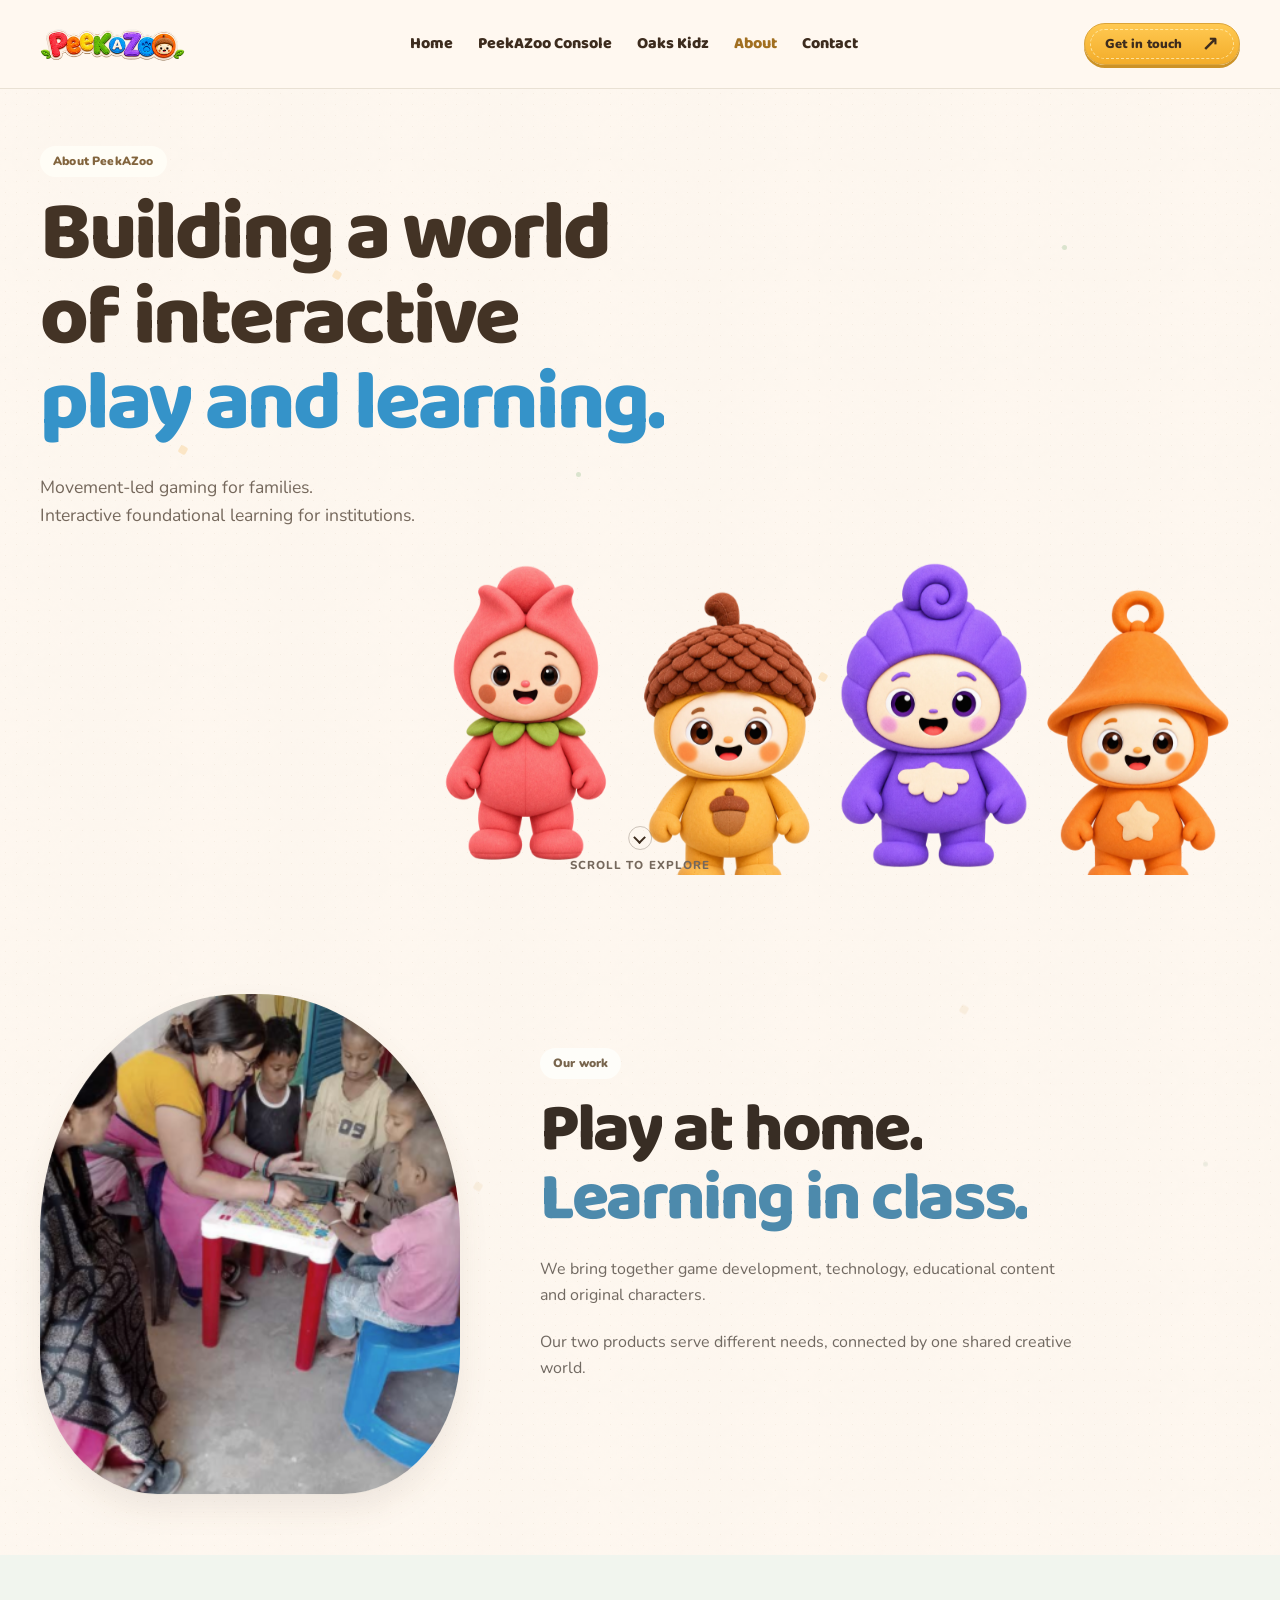
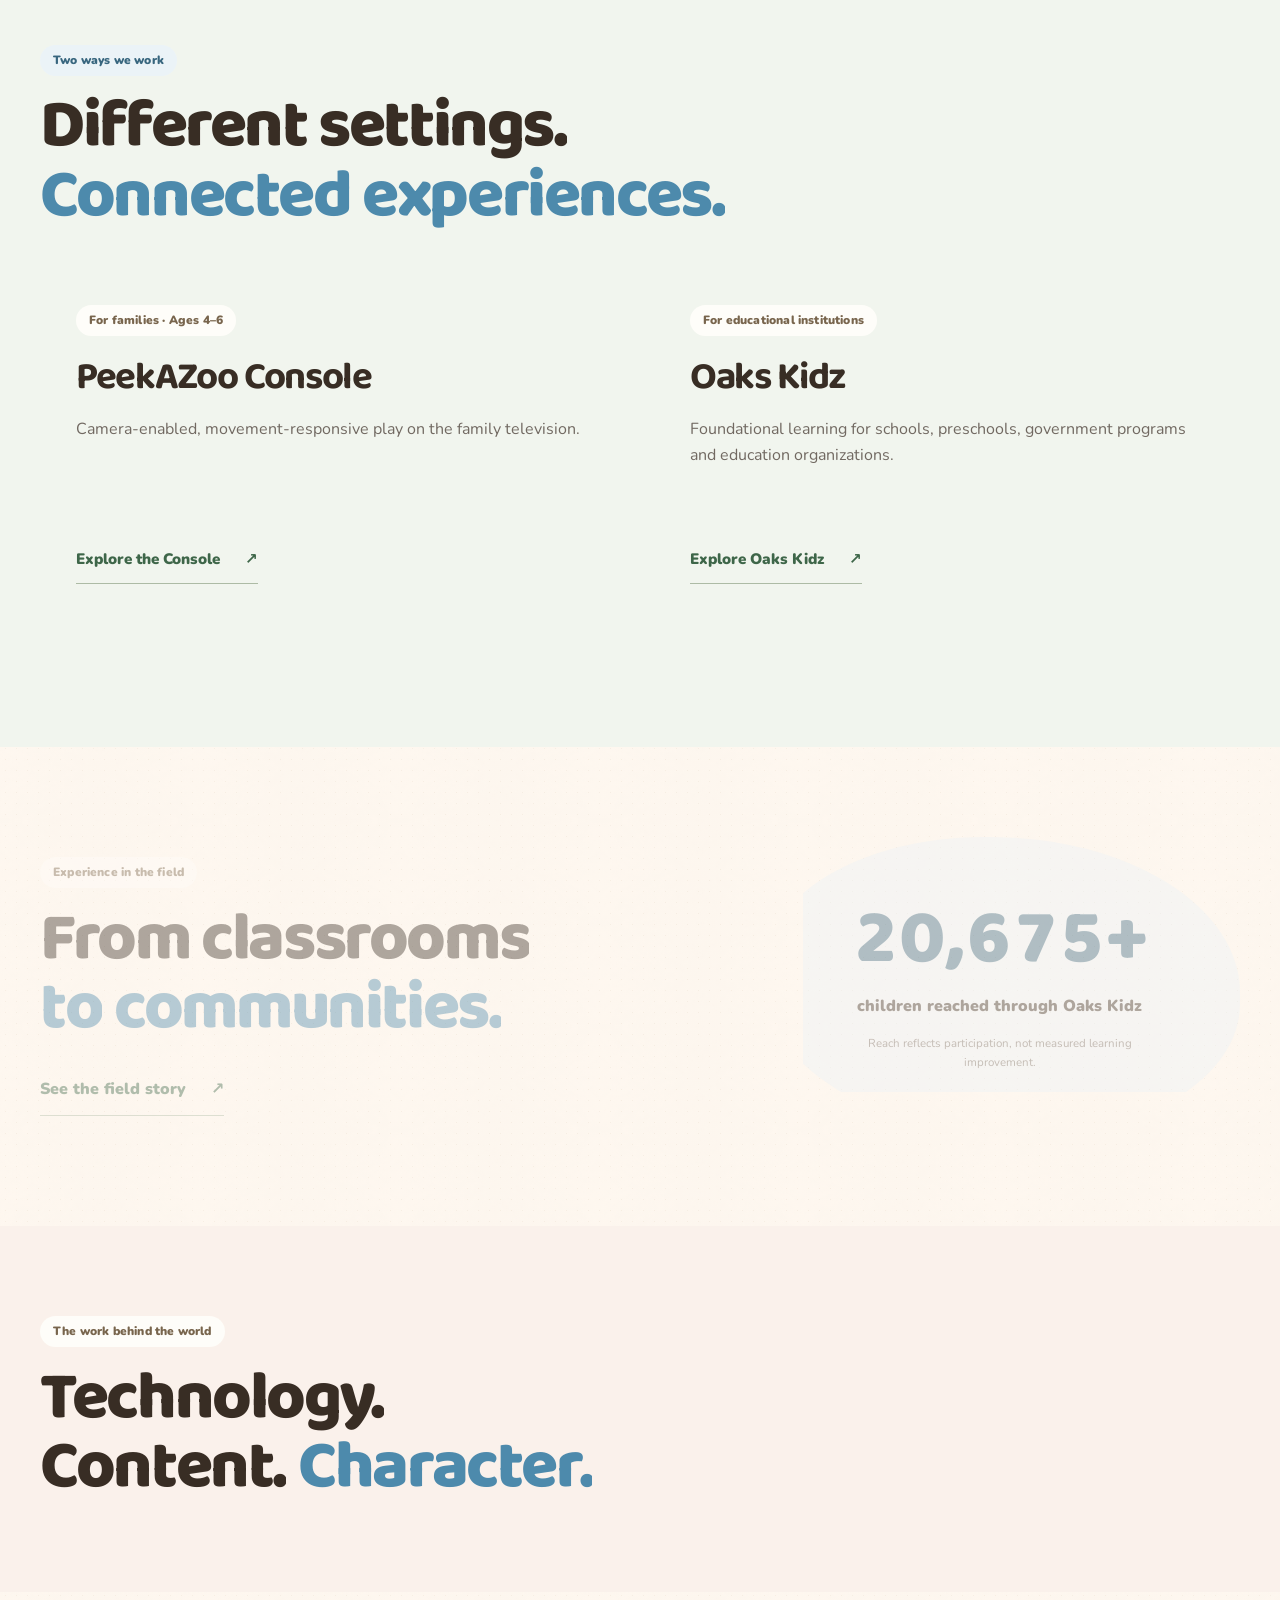
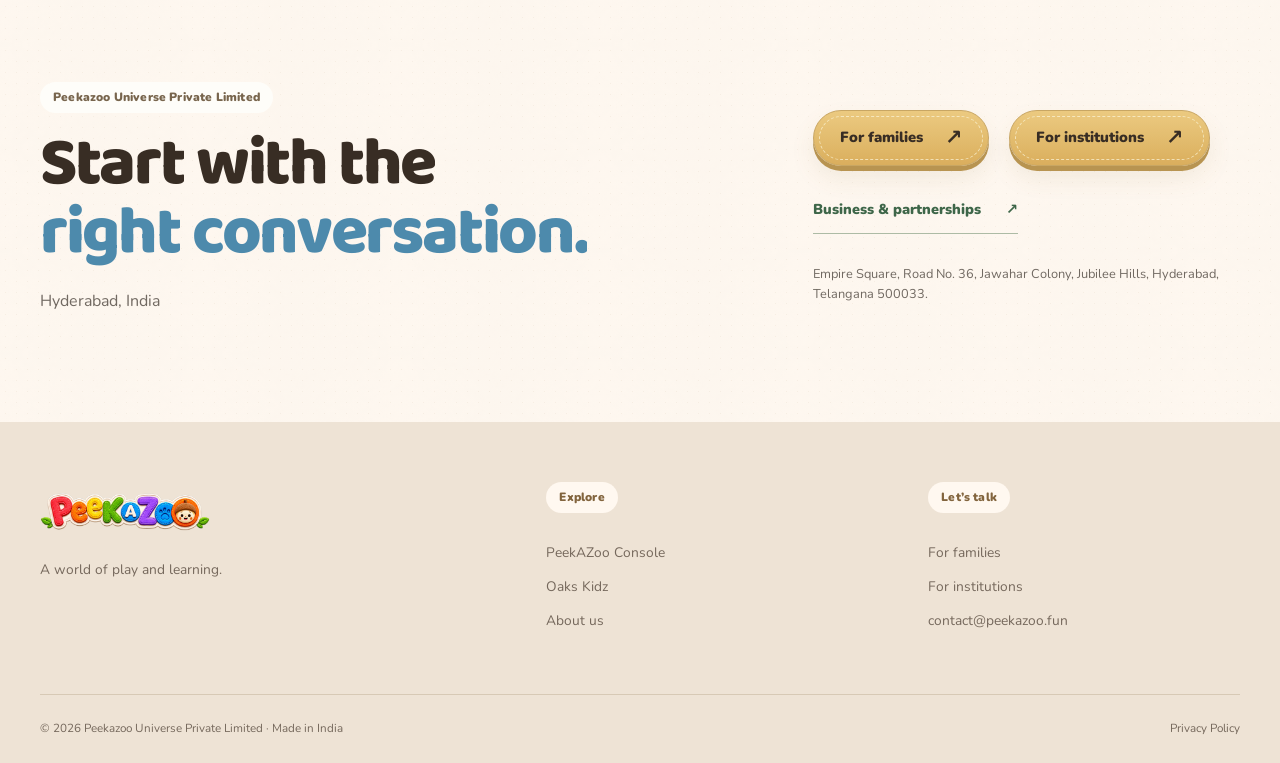
==== about.html @ 2174dc5d "website change" ====
<!doctype html>
<html lang="en"><head><meta charset="utf-8"><meta name="viewport" content="width=device-width,initial-scale=1"><meta name="theme-color" content="#fff8f0"><title>About PeekAZoo | A shared world of play and learning</title><meta name="description" content="Meet Peekazoo Universe Private Limited and our two products for families and institutions."><meta property="og:title" content="About PeekAZoo | A shared world of play and learning"><meta property="og:description" content="Meet Peekazoo Universe Private Limited and our two products for families and institutions."><meta property="og:type" content="website"><link rel="icon" href="assets/logo.webp" type="image/webp"><link rel="preconnect" href="https://fonts.googleapis.com"><link rel="preconnect" href="https://fonts.gstatic.com" crossorigin><link href="https://fonts.googleapis.com/css2?family=Baloo+2:wght@600;700;800&amp;family=Nunito:wght@400;600;700;800;900&amp;display=swap" rel="stylesheet"><link rel="stylesheet" href="site.css"><link rel="stylesheet" href="brand.css"><link rel="stylesheet" href="immersive.css"><script defer src="site.js"></script><script defer src="vendor/gsap.min.js"></script><script defer src="vendor/ScrollTrigger.min.js"></script><script defer src="vendor/lenis.min.js"></script><script defer src="immersive.js"></script></head><body class="about-page"><a class="skip" href="#main">Skip to content</a><header class="site-header"><div class="nav-shell"><a class="brand" href="index.html" aria-label="PeekAZoo home"><img src="assets/logo.webp" alt="PeekAZoo" class="" decoding="async" width="2170" height="725"></a><nav class="desktop-nav" aria-label="Main navigation"><a href="index.html">Home</a><a href="peekazoo.html">PeekAZoo Console</a><a href="oaks-kidz.html">Oaks Kidz</a><a href="about.html" aria-current="page">About</a><a href="contact.html">Contact</a></nav><div class="nav-end"><a class="button small" href="contact.html">Get in touch<span aria-hidden="true">↗</span></a><button class="menu-toggle" type="button" aria-expanded="false" aria-controls="mobile-menu" aria-label="Open navigation"><span></span><span></span></button></div></div><nav id="mobile-menu" class="mobile-menu" aria-label="Mobile navigation" hidden><a href="index.html">Home</a><a href="peekazoo.html">PeekAZoo Console</a><a href="oaks-kidz.html">Oaks Kidz</a><a href="about.html" aria-current="page">About</a><a href="contact.html">Contact</a></nav></header><main id="main">
<section data-chapter="Who we are" class="section about-opening" data-spark><div class="container"><span class="eyebrow">About PeekAZoo</span><h1>Building a world<br>of interactive<br><em>play and learning.</em></h1><p>Movement-led gaming for families.<br>Interactive foundational learning for institutions.</p><div class="character-line"><img src="assets/pebi.webp" alt="Pebi" width="1024" height="1536" decoding="async"><img src="assets/nimu.webp" alt="Nimu" width="1024" height="1536" decoding="async"><img src="assets/mimi.webp" alt="Mimi" width="1024" height="1536" decoding="async"><img src="assets/jiku.webp" alt="Jiku" width="1024" height="1536" decoding="async"></div></div></section>
<section data-chapter="Our work" class="section about-work"><div class="container about-work-layout"><figure data-reveal><img src="assets/jharkhand-2.png" alt="An educator guiding children through a tablet learning activity" width="332" height="400" loading="lazy" decoding="async"></figure><div data-reveal><span class="eyebrow">Our work</span><h2>Play at home.<br><em>Learning in class.</em></h2><p>We bring together game development, technology, educational content and original characters.</p><p>Our two products serve different needs, connected by one shared creative world.</p></div></div></section>
<section data-chapter="Our products" class="section about-products"><div class="container"><div class="section-heading" data-reveal><span class="eyebrow">Two ways we work</span><h2>Different settings.<br><em>Connected experiences.</em></h2></div><div class="about-product-grid"><article data-reveal><span class="eyebrow">For families · Ages 4–6</span><h3>PeekAZoo Console</h3><p>Camera-enabled, movement-responsive play on the family television.</p><strong>₹14,999 · One-time purchase</strong><a class="text-link" href="peekazoo.html">Explore the Console <span aria-hidden="true">↗</span></a><a class="subtle-link" href="contact.html?type=parent">Register interest →</a></article><article data-reveal><span class="eyebrow">For educational institutions</span><h3>Oaks Kidz</h3><p>Foundational learning for schools, preschools, government programs and education organizations.</p><span class="about-product-note">Deployment scoped to your institution.</span><a class="text-link" href="oaks-kidz.html">Explore Oaks Kidz <span aria-hidden="true">↗</span></a><a class="subtle-link" href="contact.html?type=school">Request a demo →</a></article></div></div></section>
<section data-chapter="Our reach" class="section about-reach"><div class="container about-reach-layout" data-reveal><div><span class="eyebrow">Experience in the field</span><h2>From classrooms<br><em>to communities.</em></h2><a class="text-link" href="oaks-kidz.html#field">See the field story <span aria-hidden="true">↗</span></a></div><div class="about-reach-stat"><strong>25,000+</strong><span>children reached through Oaks Kidz</span><small>Reach reflects participation, not measured learning improvement.</small></div></div></section>
<section data-chapter="How we build" class="section about-making"><div class="container about-making-layout" data-reveal><div><span class="eyebrow">The work behind the world</span><h2>Technology.<br>Content. <em>Character.</em></h2></div><div class="making-disciplines"><span>Game development</span><span>Product engineering</span><span>Educational content</span><span>Visual design</span><span>Implementation</span></div></div></section>
<section data-chapter="Talk to us" class="section company-section"><div class="container hello-layout" data-reveal><div><span class="eyebrow">Peekazoo Universe Private Limited</span><h2>Start with the<br><em>right conversation.</em></h2><p class="company-location">Hyderabad, India</p></div><div class="about-next"><a class="button" href="contact.html?type=parent">For families <span aria-hidden="true">↗</span></a><a class="button" href="contact.html?type=school">For institutions <span aria-hidden="true">↗</span></a><a class="text-link" href="contact.html?type=investor">Business &amp; partnerships <span aria-hidden="true">↗</span></a><p class="fine">Empire Square, Road No. 36, Jawahar Colony, Jubilee Hills, Hyderabad, Telangana 500033.</p></div></div></section>
</main><footer class="site-footer"><div class="container footer-top"><div><a class="brand" href="index.html"><img src="assets/logo.webp" alt="PeekAZoo" class="" loading="lazy" decoding="async" width="2170" height="725"></a><p>A world of play and learning.</p></div><div><span class="eyebrow">Explore</span><a href="peekazoo.html">PeekAZoo Console</a><a href="oaks-kidz.html">Oaks Kidz</a><a href="about.html">About us</a></div><div><span class="eyebrow">Let’s talk</span><a href="contact.html?type=parent">For families</a><a href="contact.html?type=school">For institutions</a><a href="mailto:contact@peekazoo.fun">contact@peekazoo.fun</a></div></div><div class="container footer-bottom"><span>© 2026 Peekazoo Universe Private Limited · Made in India</span><a href="privacy.html">Privacy Policy</a></div></footer></body></html>
---- site.css ----
:root{--ink:#172f29;--muted:#536960;--green:#287f58;--green-dark:#216b4c;--cream:#f8faf6;--blue:#dceef7;--sky:#6abde6;--sage:#e6f0e4;--yellow:#f0be62;--coral:#f38b70;--lilac:#a993da;--edge:#dee6dd;--ease:cubic-bezier(.2,.75,.25,1)}
*{box-sizing:border-box}html{scroll-behavior:smooth;scroll-padding-top:108px}body{margin:0;background:var(--cream);color:var(--ink);font:400 16px/1.6 Nunito,system-ui,sans-serif;-webkit-font-smoothing:antialiased}h1,h2,h3,p,figure{margin:0}h1,h2,h3{font-family:'Baloo 2',Nunito,sans-serif;letter-spacing:-.035em;line-height:1.02}h1,h2{font-weight:800}h1{font-size:clamp(3.1rem,6vw,6rem)}h2{font-size:clamp(2.8rem,5.3vw,5.5rem)}h3{font-size:clamp(1.6rem,2.5vw,2.3rem);font-weight:700}em{font-style:normal;color:var(--green)}p{max-width:580px}a{color:inherit;text-decoration:none}img{max-width:100%;height:auto;display:block}button,input,textarea,select{font:inherit}button{cursor:pointer}button,a,input,textarea,select{-webkit-tap-highlight-color:transparent}button{color:inherit}button:disabled{cursor:wait;opacity:.65}[hidden]{display:none!important}a:focus-visible,button:focus-visible,input:focus-visible,select:focus-visible,textarea:focus-visible,summary:focus-visible{outline:3px solid var(--green);outline-offset:5px;box-shadow:0 0 0 2px white}video{display:block;max-width:100%;background:#172f29;object-fit:contain}video:focus-visible{outline:3px solid var(--yellow);outline-offset:5px}.container{width:min(1280px,calc(100% - 80px));margin-inline:auto}.section{padding:90px 0}section{position:relative;isolation:isolate;overflow:clip}section>.container{position:relative;z-index:1}.eyebrow{display:block;font-size:.74rem;font-weight:900;letter-spacing:.13em;text-transform:uppercase;color:var(--green);margin-bottom:17px}.section-heading{margin-bottom:38px}.section-heading>p{margin-top:17px;color:var(--muted)}.button{display:inline-flex;align-items:center;justify-content:center;gap:28px;min-height:52px;border:0;border-radius:99px;padding:15px 26px;background:var(--green);color:white;font-weight:900;font-size:.92rem;box-shadow:0 5px 0 var(--green-dark);transition:transform .25s var(--ease),box-shadow .25s}.button:hover{transform:translateY(-3px);box-shadow:0 8px 0 var(--green-dark)}.button span{font-size:1.3rem;line-height:1}.button.small{font-size:.8rem;min-height:42px;padding:10px 20px;gap:20px;box-shadow:none}.text-link{display:inline-flex;align-items:center;gap:25px;color:var(--green);font-weight:900;padding:12px 0;border-bottom:1px solid currentColor}.fine,.quiet{color:var(--muted);font-size:.84rem}.fine a{text-decoration:underline}.sr-only{position:absolute;width:1px;height:1px;padding:0;margin:-1px;overflow:hidden;clip:rect(0,0,0,0);white-space:nowrap;border:0}.skip{position:fixed;top:10px;left:20px;z-index:300;padding:12px;background:white;transform:translateY(-150%)}.skip:focus{transform:none}
/* One navigation system for all six pages. */
.site-header{position:sticky;top:0;z-index:100;padding:14px 24px;background:linear-gradient(var(--cream),#f8faf600)}.nav-shell{height:66px;max-width:1376px;margin:auto;padding:0 24px;background:#ffffffed;border:1px solid #172f2912;border-radius:60px;box-shadow:0 8px 35px #172f2908;backdrop-filter:blur(16px);display:flex;align-items:center;justify-content:space-between;gap:28px}.brand{display:block;width:145px;flex-shrink:0}.brand img{width:100%;height:auto}.desktop-nav{display:flex;gap:26px;font-size:.84rem;font-weight:800}.desktop-nav a{padding:12px 0;white-space:nowrap}.desktop-nav a[aria-current],.desktop-nav a:hover{color:var(--green)}.nav-end{display:flex;align-items:center;gap:16px}.menu-toggle{display:none;width:44px;height:44px;border:0;border-radius:50%;background:var(--sage);padding:13px}.menu-toggle span{display:block;height:2px;background:var(--ink);margin:5px 0;transition:transform .2s}.menu-toggle[aria-expanded=true] span:first-child{transform:translateY(3.5px) rotate(45deg)}.menu-toggle[aria-expanded=true] span:last-child{transform:translateY(-3.5px) rotate(-45deg)}.mobile-menu{background:white;border:1px solid var(--edge);padding:12px 22px 20px;border-radius:24px;margin:8px auto 0;max-width:700px;box-shadow:0 15px 40px #172f2920}.mobile-menu a{display:block;padding:12px;border-bottom:1px solid var(--edge);font-weight:800}.mobile-menu a[aria-current]{color:var(--green)}
/* All media is local; one visible video plays at a time. */
.reel{position:relative;min-width:0}.reel-slide{position:relative;min-width:0}.reel-navigation{display:flex;align-items:center;justify-content:center;gap:0;margin-top:18px}.dot{border:0;background:none;width:44px;height:44px;display:grid;place-items:center;padding:0}.dot span{width:9px;height:9px;display:block;background:#172f293d;border-radius:50%;transition:transform .3s,background .3s}.dot[aria-current=true] span{background:var(--green);transform:scale(1.25)}.media-error{padding:14px;background:white;color:var(--ink);font-size:.85rem}.media-error a{text-decoration:underline}.reel-pause{position:absolute;right:12px;bottom:12px;border:1px solid #ffffff60;background:#172f29d9;color:white;border-radius:40px;min-width:44px;min-height:44px;font-size:.8rem;padding:8px 15px}.wide-reel video,.field-reel video,.film-frame video{width:100%;aspect-ratio:16/9;border-radius:24px}
/* Home: equal product discovery, with a short real-use clip for each. */
.home-stage{background:var(--blue);margin-top:-94px;padding:120px 0 30px}.home-reel .reel-slide{display:grid;grid-template-columns:1.12fr .88fr;align-items:center;min-height:550px;gap:50px;padding:20px 34px}.hero-message{position:relative;z-index:2;max-width:640px}.hero-message h2{font-size:clamp(3.3rem,6vw,6rem);line-height:1}.hero-message .button{margin-top:32px}.hero-product{display:block;margin-top:27px;font-size:.85rem;font-weight:900;color:var(--muted)}.home-reel .reel-slide video{height:min(61svh,510px);width:auto;max-width:100%;justify-self:center;border-radius:25px;box-shadow:0 0 0 8px white,0 28px 65px #172f2926;position:relative;z-index:1}.home-reel .reel-slide::before{content:'';position:absolute;right:-3%;top:10%;width:49%;aspect-ratio:1;background:#6abde64d;border-radius:50% 45% 42% 50%;transform:rotate(-10deg)}.home-reel .reel-slide:nth-of-type(2)::before{background:#287f581a}.home-reel .reel-slide:nth-of-type(2) video{width:100%;height:auto;aspect-ratio:16/10;transform:rotate(2deg)}.home-reel .reel-navigation{border-top:1px solid #172f2925;display:grid;grid-template-columns:1fr 1fr;gap:20px;margin-top:20px}.product-tab{position:relative;text-align:left;border:0;border-radius:0;background:transparent;padding:20px 4px;color:var(--muted);font:700 1.3rem/1.2 'Baloo 2',sans-serif;display:flex;align-items:center;gap:16px;min-height:72px}.product-tab>span{font:900 .7rem Nunito,sans-serif;opacity:.65}.product-tab small{font:700 .75rem Nunito,sans-serif;margin-left:auto}.product-tab::after{content:'';position:absolute;top:-2px;left:0;height:3px;background:var(--green);width:0;transition:width .4s}.product-tab[aria-current]{color:var(--ink)}.product-tab[aria-current]::after{width:100%}.home-reel .reel-pause{bottom:104px;right:0}.product-pair{display:grid;grid-template-columns:1fr 1fr;gap:28px}.product-world{position:relative;border-radius:28px;min-height:430px;padding:35px;overflow:hidden;display:flex;align-items:flex-start;isolation:isolate;transition:transform .35s var(--ease)}.product-world:hover{transform:translateY(-7px)}.console-world{background:var(--blue)}.oaks-world{background:var(--sage)}.product-world-copy{position:relative;z-index:2;width:62%}.product-world h3{font-size:2.2rem;max-width:300px}.product-world p{font-size:.95rem;margin-top:12px;max-width:210px}.round-arrow{display:grid;place-items:center;width:48px;height:48px;border-radius:50%;margin-top:26px;background:white;font-size:1.4rem}.product-world>img{position:absolute;right:10px;bottom:-25px;width:48%;height:340px;object-fit:contain;z-index:1}.oaks-world>img{width:48%;height:310px;object-fit:cover;right:20px;bottom:20px;border-radius:90px 20px 20px 20px;transform:rotate(3deg)}.character-scene{background:#fff0d9}.character-copy{padding:65px 0 0}.character-copy p{margin-top:16px;font-weight:800}.character-panorama{width:100%;max-height:760px;object-fit:cover;object-position:center}.hello-layout{display:grid;grid-template-columns:1.25fr .75fr;gap:60px;align-items:center}.hello-layout>div>p{color:var(--muted);margin-bottom:18px}.hello-section{background:var(--cream)}
/* Console: distinct scenes, preserved portrait footage and no text beneath the opening videos. */
.console-opening{margin-top:-94px;padding:130px 0 48px;background:var(--blue)}.console-intro{display:grid;grid-template-columns:1.12fr .88fr;gap:60px;align-items:center}.product-intro h1{font-size:clamp(3.2rem,5.5vw,5.7rem)}.product-intro>p{margin-top:25px;color:var(--muted);font-size:1.14rem}.product-intro .button{margin-top:27px}.intro-price{display:block;margin-top:25px;font-weight:900}.intro-price small{display:block;color:var(--muted);font-size:.78rem;font-weight:700;margin-top:3px}.portrait-stage{position:relative;isolation:isolate;padding:10px 0 0}.portrait-stage::before{content:'';position:absolute;inset:12% -10% 12%;background:#6abde650;border-radius:48% 52% 40% 60%;z-index:-1}.stage-word{position:absolute;top:-20px;left:50%;transform:translateX(-50%) rotate(-8deg);font:800 clamp(7rem,13vw,13rem)/1 'Baloo 2',sans-serif;color:#172f2910;z-index:-1}.portrait-reel video{height:min(62svh,545px);width:auto;margin:auto;border-radius:26px;box-shadow:0 0 0 8px white,0 25px 50px #172f2924}.portrait-reel .reel-navigation{margin-top:19px}.device-layout{display:grid;grid-template-columns:1fr 1fr;gap:80px;align-items:center}.device-art{position:relative;isolation:isolate}.device-art::before{content:'';position:absolute;inset:9% -4% 4% 3%;background:var(--coral);border-radius:50% 45% 50% 40%;transform:rotate(-6deg);z-index:-1}.device-art img{border-radius:45% 45% 40% 40%;animation:gentle-drift 8s ease-in-out infinite}.device-copy>p{font-size:1.1rem;margin-top:22px;color:var(--muted)}.device-copy .quiet{font-size:.9rem}.product-facts{display:flex;gap:38px;border-top:1px solid var(--edge);border-bottom:1px solid var(--edge);padding:23px 0;margin-top:30px}.product-facts small{display:block;font-size:.73rem;color:var(--muted)}.product-facts strong{font:700 1.8rem/1.3 'Baloo 2',sans-serif}.games-section{background:var(--ink);color:var(--cream)}.games-section .eyebrow{color:#bce5a4}.games-section em{color:var(--yellow)}.split-heading{display:flex;justify-content:space-between;gap:35px;align-items:end}.split-heading>p{color:#d6e5d8;font-size:.95rem}.game-reel{background:#ffffff09;border-radius:35px;padding:35px 60px 15px}.game-reel .reel-slide{display:grid;grid-template-columns:1fr 1fr;align-items:center;gap:60px}.game-copy h3{font-size:clamp(2.5rem,4.5vw,4.8rem)}.game-copy p{margin-top:24px;color:#d6e5d8}.game-reel video{height:min(64svh,560px);width:auto;margin:auto;border-radius:24px}.games-section .dot span{background:#ffffff50}.games-section .dot[aria-current] span{background:var(--yellow)}.setup-pair{display:grid;grid-template-columns:1fr 1fr;gap:30px}.setup-pair figure img{width:100%;border-radius:22px;aspect-ratio:16/9;object-fit:cover}.setup-pair figcaption{display:flex;gap:19px;align-items:start;margin-top:25px}.setup-pair figcaption>span{font:800 2rem/1 'Baloo 2',sans-serif;color:var(--green)}.setup-pair h3{font-size:1.7rem}.setup-pair p{font-size:.94rem;color:var(--muted);margin-top:8px}.family-section{display:grid;grid-template-columns:1.1fr .9fr;background:var(--sage);align-items:center}.family-photo img{width:100%;aspect-ratio:1.1;object-fit:cover}.family-copy{padding:60px 60px 60px 70px;max-width:680px}.family-copy h2{font-size:clamp(2.8rem,4.9vw,5rem)}.family-copy p{color:var(--muted);margin-top:25px;line-height:1.8}.learning-layout{display:grid;grid-template-columns:1fr 1fr;gap:70px;align-items:center}.skill-orbit{display:flex;flex-wrap:wrap;justify-content:center;gap:15px;padding:28px 0}.skill-orbit>span{display:flex;align-items:center;justify-content:center;border-radius:50%;padding:22px;width:165px;height:125px;background:var(--blue);font-weight:900;text-align:center;line-height:1.3;transform:rotate(-7deg)}.skill-orbit>span:nth-child(2){background:#f0be6255;transform:rotate(6deg)}.skill-orbit>span:nth-child(3){background:#a993da45;transform:rotate(4deg)}.skill-orbit>span:nth-child(4){background:#f38b7045;transform:rotate(-6deg)}.skill-orbit>p{width:100%;text-align:center;color:var(--muted);font-size:.83rem;margin-top:20px}.parent-strip{background:var(--ink);color:var(--cream);padding:38px 0}.parent-strip-inner{display:flex;gap:30px;align-items:center}.privacy-symbol{display:grid;place-items:center;border:2px solid var(--yellow);width:64px;height:75px;flex-shrink:0;clip-path:polygon(0 0,100% 0,100% 70%,50% 100%,0 70%);color:var(--yellow);font-size:2rem}.parent-strip h2{font-size:1.8rem;line-height:1.2}.parent-strip p{font-size:.87rem;color:#d6e5d8;margin-top:10px;max-width:700px}.parent-strip .text-link{color:var(--yellow);flex-shrink:0;font-size:.86rem;margin-left:auto}.faq-layout{display:grid;grid-template-columns:.7fr 1.3fr;gap:75px}.faq-list details{border-bottom:1px solid var(--edge)}.faq-list details:first-child{border-top:1px solid var(--edge)}.faq-list summary{cursor:pointer;position:relative;list-style:none;font-weight:900;padding:21px 38px 21px 0;font-size:.98rem}.faq-list summary::-webkit-details-marker{display:none}.faq-list summary::after{content:'+';position:absolute;right:3px;top:17px;font-size:1.5rem;color:var(--green)}.faq-list details[open] summary::after{content:'−'}.faq-list details p{padding:0 25px 24px 0;font-size:.92rem;color:var(--muted);line-height:1.75}.faq-list details a{text-decoration:underline}.interest-section{background:#fff0d9}.interest-layout{display:grid;grid-template-columns:1.2fr .8fr;gap:60px;align-items:center}.interest-action{display:flex;flex-direction:column;align-items:start;gap:12px}.price{font:800 4.7rem/1 'Baloo 2',sans-serif}.interest-action>span{font-size:.85rem;color:var(--muted)}.interest-action .button{margin:15px 0}.interest-action .fine{font-size:.8rem}
/* Oaks Kidz: product screen evidence, teaching sequence, AR and field films. */
.oaks-opening{background:var(--sage);margin-top:-94px;padding:135px 0 40px}.oaks-title{display:grid;grid-template-columns:1.15fr .85fr;gap:20px 55px;align-items:end;margin-bottom:38px}.oaks-title>.eyebrow{grid-column:1/-1;margin-bottom:0}.oaks-title h1{font-size:clamp(3.5rem,6.5vw,6.5rem)}.oaks-title p{color:var(--muted);font-size:1.1rem;margin-bottom:23px}.wide-reel{max-width:1080px;margin:auto}.wide-reel video{max-height:610px;object-fit:contain;box-shadow:0 0 0 7px white}.app-gallery{display:grid;grid-template-columns:repeat(3,minmax(0,1fr));gap:20px}.app-gallery figure{border-radius:18px;overflow:hidden;border:1px solid var(--edge);box-shadow:0 10px 30px #172f2908;background:white}.app-gallery img{width:100%;height:auto;aspect-ratio:16/9;object-fit:contain}.teaching-section{background:#f4eff9}.learning-path{display:grid;grid-template-columns:repeat(3,minmax(0,1fr));gap:42px}.learning-path article{border-top:1px solid #172f2925;padding-top:20px}.path-number{display:block;font:800 5.5rem/1 'Baloo 2',sans-serif;color:var(--lilac);margin-bottom:22px}.learning-path h3{font-size:1.85rem}.learning-path p{color:var(--muted);margin-top:12px}.teacher-line{margin-top:50px;padding-top:30px;border-top:1px solid #172f2925;display:flex;justify-content:space-between;gap:40px;align-items:center}.teacher-line h3{font-size:1.65rem}.teacher-line ol{list-style:none;padding:0;margin:0;display:flex;flex-wrap:wrap;gap:25px;font-size:.86rem;font-weight:900}.teacher-line li:not(:last-child)::after{content:'→';margin-left:25px;color:var(--green)}.ar-layout{display:grid;grid-template-columns:.8fr 1.2fr;gap:65px;align-items:center}.ar-layout h2{font-size:clamp(2.5rem,4.4vw,4.5rem)}.ar-layout p{margin-top:20px;color:var(--muted)}.film-frame{border:6px solid white;border-radius:28px;box-shadow:0 20px 60px #172f2917;overflow:hidden}.field-section{background:var(--sage)}.field-heading{display:grid;grid-template-columns:1.2fr .8fr;gap:55px;align-items:center;margin-bottom:40px}.reach strong{font:800 clamp(3rem,5vw,5rem)/1 'Baloo 2',sans-serif;color:var(--green)}.reach span,.reach small{display:block}.reach span{font-weight:900;margin:8px 0}.reach small{font-size:.78rem}.reach p{font-size:.75rem;color:var(--muted);margin-top:12px}.field-photo-pair{display:grid;grid-template-columns:.7fr 1.3fr;gap:25px;align-items:stretch}.field-photo-pair img{width:100%;height:390px;object-fit:cover;border-radius:22px}.field-section>.container>.fine{margin-top:15px}.field-film-title{margin:50px 0 25px}.field-film-title h3{font-size:2.4rem}.field-reel{max-width:980px;margin:auto}.film-label{padding:0 0 20px}.film-label h3{font-size:1.5rem}.deployment-layout{display:grid;grid-template-columns:1.2fr .8fr;gap:60px;align-items:center}.deployment-topics span{display:block;font-weight:900;font-size:1.08rem;border-bottom:1px solid var(--edge);padding:14px 0}.deployment-topics p{font-size:.85rem;color:var(--muted);margin-top:22px}.partnership-section{background:var(--blue)}.partnership-paths{display:grid;grid-template-columns:repeat(3,minmax(0,1fr));gap:35px}.partnership-paths>a{border-top:2px solid var(--green);padding-top:25px;position:relative;padding-right:20px}.partnership-paths span{font-size:.8rem;color:var(--muted)}.partnership-paths h3{font-size:1.9rem;margin-top:12px;max-width:240px}.partnership-paths b{display:grid;place-items:center;margin-top:28px;width:48px;height:48px;border-radius:50%;background:white;font-size:1.3rem;transition:transform .2s}.partnership-paths>a:hover b{transform:rotate(15deg)}
/* About, contact and policy use the same system with purpose-built layouts. */
.about-opening{background:#fff0d9;margin-top:-94px;padding-top:145px;padding-bottom:0}.about-opening h1{font-size:clamp(3.4rem,6.5vw,6.5rem)}.about-opening p{margin-top:25px;color:var(--muted);font-size:1.1rem}.character-line{display:flex;justify-content:flex-end;gap:0;margin-top:30px;position:relative;z-index:-1}.character-line img{width:17%;height:320px;object-fit:contain}.character-line img:nth-child(2n){transform:translateY(25px)}.about-purpose{display:grid;grid-template-columns:1fr 1fr;gap:80px}.about-purpose article{padding:28px 0;border-bottom:1px solid var(--edge)}.about-purpose article:first-child{padding-top:0}.about-purpose p{color:var(--muted);margin-top:18px}.company-section{background:var(--sage)}.contact-section{padding-top:65px;min-height:750px}.contact-grid{display:grid;grid-template-columns:.9fr 1.1fr;gap:90px}.contact-intro h1{font-size:clamp(3.5rem,6.7vw,6.5rem)}.contact-intro p{font-size:1.12rem;color:var(--muted);margin-top:25px}.contact-email{display:inline-block;margin-top:35px;font-weight:800;color:var(--green);font-size:.95rem}.enquiry-panel{padding:35px;background:white;border:1px solid var(--edge);border-radius:27px}.enquiry-panel label{font-size:.82rem;font-weight:900;display:block;margin-bottom:8px}.enquiry-panel select,.enquiry-panel input,.enquiry-panel textarea{border:1px solid #cddbcf;border-radius:11px;padding:13px;width:100%;background:var(--cream);color:var(--ink)}.enquiry-panel select{font-size:.85rem}.enquiry-panel h2{font-size:2.1rem;margin:32px 0 12px}.enquiry-panel #form-desc{font-size:.92rem;color:var(--muted)}.enquiry-field{margin-top:20px}.enquiry-panel .fine{font-size:.76rem;margin:22px 0}.enquiry-panel .button{margin-bottom:15px}.form-status{font-size:.87rem;color:var(--green);line-height:1.65}.legal-opening{background:var(--sage)}.legal-opening p{margin-top:24px;color:var(--muted)}.legal-layout{display:grid;grid-template-columns:250px 1fr;gap:75px;align-items:start}.legal-layout aside{position:sticky;top:120px;font-size:.8rem}.legal-layout aside>a{font-weight:900;color:var(--green)}.legal-layout aside p{color:var(--muted);margin-top:15px}.legal-copy{max-width:820px}.legal-copy h1{font-size:2rem}.legal-copy h2{font-size:1.7rem;line-height:1.2;margin:40px 0 18px;padding-bottom:15px;border-bottom:1px solid var(--edge)}.legal-copy h3{font-size:1.25rem;margin:28px 0 12px}.legal-copy p,.legal-copy li{font-size:.94rem;line-height:1.85;color:var(--muted)}.legal-copy p{max-width:none;margin-bottom:16px}.legal-copy ul{padding-left:22px;margin:14px 0 22px}.legal-copy a{color:var(--green);text-decoration:underline}.legal-copy strong{color:var(--ink)}.site-footer{background:var(--ink);color:var(--cream);padding:60px 0 25px}.footer-top{display:grid;grid-template-columns:1.4fr 1fr 1fr;gap:70px}.site-footer .brand{background:var(--cream);padding:10px 12px;width:175px;border-radius:18px}.site-footer p{font-size:.86rem;color:#d0e1d2;margin-top:20px}.site-footer .eyebrow{color:#bce5a4}.footer-top>div:not(:first-child)>a{display:block;font-size:.86rem;margin:12px 0;color:#d0e1d2}.footer-bottom{display:flex;justify-content:space-between;gap:25px;margin-top:50px;padding-top:24px;border-top:1px solid #ffffff20;font-size:.73rem;color:#b6cfbb}
/* Background effects belong to each page section, behind its content. */
.ambient{position:absolute;inset:0;z-index:0;overflow:hidden;pointer-events:none}.ambient i{position:absolute;width:5px;height:5px;border-radius:50%;background:var(--green);opacity:.23;animation:drift 13s ease-in-out infinite}.ambient i:nth-child(2n){width:8px;height:8px;background:var(--yellow);border-radius:25%;transform:rotate(30deg)}.reveal-ready{opacity:0;transform:translateY(38px);transition:opacity .8s var(--ease),transform 1s var(--ease)}.reveal-ready.in-view{opacity:1;transform:none}.product-pair>*:nth-child(2),.app-gallery>*:nth-child(3n+2),.learning-path>*:nth-child(2){transition-delay:.1s}.app-gallery>*:nth-child(3n+3),.learning-path>*:nth-child(3){transition-delay:.2s}@keyframes drift{50%{translate:16px -35px;opacity:.5}}@keyframes gentle-drift{50%{transform:translateY(-10px) rotate(1.5deg)}}
@media(max-width:1120px){.desktop-nav{gap:18px;font-size:.78rem}.nav-shell{gap:18px;padding-inline:20px}.nav-end>.button{display:none}.console-intro{gap:30px}.family-copy{padding:35px}.character-line{margin-top:30px}.character-line img{height:250px;width:15%}.ar-layout{gap:35px}.home-reel .reel-slide{gap:30px;padding-inline:10px}.home-reel .hero-message h2{font-size:5.9vw}.parent-strip-inner{gap:20px}.parent-strip .text-link{margin-left:0}}
@media(max-width:850px){.container{width:calc(100% - 44px)}.site-header{padding:10px 16px}.nav-shell{height:62px;padding-inline:18px}.brand{width:130px}.desktop-nav{display:none}.menu-toggle{display:block}.section{padding:65px 0}.home-stage,.console-opening,.oaks-opening,.about-opening{margin-top:-82px;padding-top:110px}.home-reel .reel-slide{min-height:450px}.home-reel .hero-message h2{font-size:6.3vw}.home-reel .reel-slide video{height:400px}.home-reel .reel-slide:nth-of-type(2) video{height:auto}.hero-message .button{padding-inline:20px;gap:15px}.product-pair{gap:20px}.product-world{padding:25px;min-height:380px}.product-world h3{font-size:1.8rem}.product-world>img{height:270px}.oaks-world>img{height:250px}.product-world p{font-size:.86rem}.hello-layout,.device-layout,.learning-layout,.faq-layout,.interest-layout,.ar-layout,.deployment-layout,.about-purpose,.contact-grid,.legal-layout{gap:35px}.device-copy h2{font-size:4.9vw}.device-copy>p{font-size:1rem}.product-facts{gap:25px}.product-facts strong{font-size:1.5rem}.game-reel{padding:25px 30px 10px}.game-reel .reel-slide{gap:30px}.family-copy h2{font-size:4.8vw}.family-copy p{font-size:.92rem}.parent-strip-inner{flex-wrap:wrap}.parent-strip-inner>div:nth-child(2){flex:1;min-width:250px}.parent-strip .text-link{margin-left:94px}.learning-layout{grid-template-columns:.9fr 1.1fr}.skill-orbit{gap:10px}.skill-orbit>span{width:140px;height:110px;font-size:.86rem}.faq-layout{grid-template-columns:.7fr 1.3fr}.oaks-title{grid-template-columns:1fr .7fr;gap:25px}.oaks-title h1{font-size:6.3vw}.oaks-title p{font-size:.96rem}.app-gallery{gap:12px}.learning-path{gap:23px}.learning-path h3{font-size:1.6rem}.teacher-line{display:block}.teacher-line ol{margin-top:25px;gap:15px}.teacher-line li:not(:last-child)::after{margin-left:15px}.ar-layout{grid-template-columns:1fr 1.1fr}.field-heading{gap:30px}.field-photo-pair img{height:300px}.partnership-paths{gap:25px}.partnership-paths h3{font-size:1.65rem}.about-opening h1{font-size:7vw}.character-line{margin-top:30px}.character-line img{height:210px}.contact-grid{grid-template-columns:.75fr 1.25fr}.enquiry-panel{padding:25px}.contact-email{font-size:.8rem}.legal-layout{grid-template-columns:200px 1fr}.footer-top{gap:35px;grid-template-columns:1.2fr 1fr 1fr}}
@media(max-width:620px){.container{width:calc(100% - 36px)}.section{padding:55px 0}h1{font-size:clamp(2.9rem,11vw,4.3rem)}h2{font-size:clamp(2.65rem,10vw,4rem)}.eyebrow{font-size:.67rem;margin-bottom:14px}.section-heading{margin-bottom:28px}.button{font-size:.85rem;min-height:49px;padding:13px 22px}.brand{width:123px}.home-stage{padding-top:92px;padding-bottom:15px}.home-reel{display:flex;flex-direction:column}.home-reel .reel-navigation{order:-1;gap:15px;margin-top:0;margin-bottom:18px;border-top:0;border-bottom:1px solid #172f2925}.product-tab{font-size:1.03rem;gap:8px;padding:12px 1px;min-height:56px;flex-wrap:wrap}.product-tab small{display:block;width:100%;font-size:.65rem;margin:0 0 0 23px}.product-tab::after{top:auto;bottom:-1px}.home-reel .reel-slide{grid-template-columns:1fr;gap:25px;min-height:0;padding:0 0 20px}.home-reel .hero-message{max-width:none}.home-reel .hero-message h2{font-size:clamp(2.65rem,9.7vw,3.75rem)}.hero-message .button{margin-top:20px}.hero-product{display:none}.home-reel .reel-slide video{height:min(46svh,370px);max-width:92%;border-radius:20px;box-shadow:0 0 0 5px white,0 18px 40px #172f291c}.home-reel .reel-slide:nth-of-type(2) video{aspect-ratio:16/10;max-width:100%;width:100%;height:min(46svh,370px);transform:none}.home-reel .reel-slide::before{width:95%;top:auto;bottom:15%;right:0}.home-reel .reel-pause{bottom:0;right:0}.product-pair{grid-template-columns:1fr;gap:20px}.product-world{min-height:330px;padding:26px}.product-world-copy{width:65%}.product-world h3{font-size:2rem}.product-world p{font-size:.92rem;max-width:200px}.product-world>img{height:300px;width:47%;right:0;bottom:-24px}.oaks-world>img{height:220px;right:16px;bottom:20px;width:43%}.character-copy{padding-top:45px}.character-panorama{aspect-ratio:auto;object-fit:contain;object-position:center}.hello-layout{grid-template-columns:1fr;gap:30px}.hello-layout h2{font-size:3rem}.console-opening{padding-top:110px;padding-bottom:25px}.console-intro{display:flex;flex-direction:column;gap:30px;align-items:stretch}.product-intro h1{font-size:clamp(2.65rem,9.6vw,3.8rem)}.product-intro>p{margin-top:19px;font-size:1rem}.product-intro .button{margin-top:18px}.intro-price{font-size:.9rem;margin-top:18px}.intro-price small{font-size:.7rem}.portrait-stage{width:100%;max-width:400px;margin:auto}.portrait-stage::before{inset:10% -2% 13%}.portrait-reel video{height:min(60svh,475px);max-width:92%;border-radius:20px;box-shadow:0 0 0 5px white,0 20px 35px #172f2920}.portrait-reel .reel-navigation{margin-top:17px}.stage-word{font-size:8.5rem;top:-15px}.device-layout{grid-template-columns:1fr;gap:35px}.device-art{max-width:450px;margin:auto}.device-copy h2{font-size:3rem}.device-copy>p{margin-top:20px}.product-facts{padding:18px 0;gap:40px;margin-top:25px}.product-facts strong{font-size:1.7rem}.split-heading{display:block}.split-heading>p{font-size:.9rem;margin-top:20px}.game-reel{padding:25px 19px 10px;border-radius:23px}.game-reel .reel-slide{grid-template-columns:1fr;gap:28px}.game-copy h3{font-size:2.8rem}.game-copy p{font-size:.94rem;margin-top:16px}.game-reel video{height:min(59svh,470px);max-width:100%;border-radius:18px}.setup-pair{grid-template-columns:1fr;gap:35px}.setup-pair figcaption{gap:17px;margin-top:20px}.setup-pair h3{font-size:1.6rem}.setup-pair p{font-size:.88rem;margin-top:6px}.setup-pair figure img{border-radius:17px}.family-section{grid-template-columns:1fr}.family-photo img{aspect-ratio:1.1}.family-copy{padding:40px 24px 48px}.family-copy h2{font-size:3rem}.family-copy p{font-size:1rem;margin-top:20px}.learning-layout{grid-template-columns:1fr;gap:10px}.learning-layout h2{font-size:2.8rem}.skill-orbit{max-width:390px;margin:auto;gap:12px}.skill-orbit>span{width:145px;height:115px;font-size:.88rem}.skill-orbit>p{font-size:.8rem}.parent-strip{padding:30px 0}.parent-strip-inner{gap:20px}.privacy-symbol{width:44px;height:54px;font-size:1.5rem}.parent-strip-inner>div:nth-child(2){min-width:200px}.parent-strip h2{font-size:1.5rem}.parent-strip p{font-size:.82rem}.parent-strip .text-link{margin-left:64px}.faq-layout{grid-template-columns:1fr;gap:30px}.faq-layout h2 br{display:none}.faq-list summary{font-size:.92rem;padding-block:19px}.faq-list details p{font-size:.88rem}.interest-layout{grid-template-columns:1fr;gap:30px}.interest-layout h2{font-size:3rem}.price{font-size:4rem}.interest-action .fine{font-size:.78rem}.oaks-opening{padding-top:110px;padding-bottom:20px}.oaks-title{grid-template-columns:1fr;gap:0;margin-bottom:30px}.oaks-title>.eyebrow{margin-bottom:16px}.oaks-title h1{font-size:clamp(3rem,11vw,4.2rem)}.oaks-title p{margin-top:20px;margin-bottom:22px;font-size:1rem}.wide-reel video{box-shadow:0 0 0 4px white;border-radius:15px;max-height:45svh}.wide-reel .reel-navigation{margin-top:10px}.app-gallery{grid-template-columns:1fr 1fr;gap:10px}.app-gallery figure{border-radius:11px}.learning-path{grid-template-columns:1fr;gap:0}.learning-path article{display:grid;grid-template-columns:55px 1fr;gap:7px 20px;padding:23px 0}.path-number{font-size:3rem;grid-row:span 2;margin:0}.learning-path h3{font-size:1.65rem}.learning-path p{margin:0;font-size:.92rem}.teacher-line{margin-top:20px;padding-top:25px}.teacher-line h3{font-size:1.6rem}.teacher-line ol{gap:10px;font-size:.73rem}.teacher-line li:not(:last-child)::after{margin-left:10px}.ar-layout{grid-template-columns:1fr;gap:28px}.ar-layout h2{font-size:2.8rem}.ar-layout p{margin-top:18px}.film-frame{border-width:4px;border-radius:18px}.film-frame video{border-radius:14px}.field-heading{grid-template-columns:1fr;gap:28px;margin-bottom:28px}.reach strong{font-size:3.7rem}.reach small{font-size:.7rem}.reach p{font-size:.7rem}.field-photo-pair{grid-template-columns:.8fr 1.2fr;gap:12px}.field-photo-pair img{height:225px;border-radius:15px}.field-section>.container>.fine{font-size:.68rem}.field-film-title{margin-top:35px}.field-film-title h3{font-size:2rem}.film-label h3{font-size:1.3rem}.field-reel video{border-radius:15px}.deployment-layout{grid-template-columns:1fr;gap:25px}.deployment-layout h2{font-size:2.9rem}.deployment-topics span{font-size:.98rem}.partnership-paths{grid-template-columns:1fr;gap:0}.partnership-paths>a{display:grid;grid-template-columns:1fr 48px;gap:10px 15px;padding:23px 0;border-top:1px solid #172f2930}.partnership-paths span{grid-column:1;font-size:.73rem}.partnership-paths h3{font-size:1.8rem;grid-column:1;max-width:none;margin:0}.partnership-paths b{grid-row:1/3;grid-column:2;margin:0;align-self:center}.about-opening h1{font-size:3.2rem}.about-opening{padding-top:115px}.about-opening p{font-size:.98rem}.character-line{margin-top:35px;justify-content:center;gap:0}.character-line img{width:25%;height:210px;object-position:bottom}.character-line img:nth-child(2n){transform:none}.about-purpose{grid-template-columns:1fr;gap:35px}.about-purpose p{font-size:.95rem}.contact-section{padding-top:30px}.contact-grid{grid-template-columns:1fr;gap:35px}.contact-intro h1{font-size:3.8rem}.contact-intro p{font-size:1rem;margin-top:20px}.contact-email{font-size:.9rem;margin-top:23px}.enquiry-panel{padding:24px 20px;border-radius:22px}.enquiry-panel h2{font-size:1.9rem}.enquiry-panel select{padding:12px 10px;font-size:.78rem}.legal-layout{grid-template-columns:1fr;gap:30px}.legal-layout aside{position:static;padding-bottom:25px;border-bottom:1px solid var(--edge)}.legal-copy h2{font-size:1.55rem}.legal-copy p,.legal-copy li{font-size:.88rem}.footer-top{grid-template-columns:1fr 1fr;gap:32px 20px}.footer-top>div:first-child{grid-column:1/-1}.site-footer{padding-top:45px}.footer-top>div:not(:first-child)>a{font-size:.78rem}.footer-bottom{display:block;margin-top:32px;font-size:.67rem}.footer-bottom a{display:inline-block;margin-top:15px}.site-footer .brand{width:155px}.reveal-ready{transform:translateY(24px)}}
@media(prefers-reduced-motion:reduce){html{scroll-behavior:auto}*,*::before,*::after{animation:none!important;transition:none!important}.reveal-ready{opacity:1;transform:none}}
/* On phones the Console footage follows the headline, before supporting copy. */
@media(max-width:620px){
 .console-intro{gap:0}
 .product-intro{display:contents}
 .product-intro>.eyebrow{order:0;margin-bottom:15px}
 .product-intro>h1{order:1}
 .portrait-stage{order:2;margin-top:30px}
 .product-intro>p{order:3;margin-top:20px}
 .product-intro>.button{order:4;align-self:flex-start;margin-top:20px}
 .product-intro>.intro-price{order:5;margin-top:23px}
}
/* Keep switching product slides stable and preserve space on narrow screens. */
.footer-top a,.contact-email{overflow-wrap:anywhere}
@media(max-width:620px){
 .home-reel .hero-message{min-height:225px}
 .product-world-copy{width:60%}
 .oaks-world>img{width:39%}
}

/* Both home product films retain their landscape framing. */
.home-page .home-reel .reel-slide video{width:100%;height:auto;aspect-ratio:16/9}

/* The four official characters form a visual pause between games and home setup. */
.console-characters{background:var(--sage)}
.console-friends{display:grid;grid-template-columns:repeat(4,minmax(0,1fr));gap:28px}
.console-friend{text-align:center;min-width:0}
.friend-art{position:relative;isolation:isolate;padding:0 12px}
.friend-art::before{content:'';position:absolute;inset:auto 0 0;height:69%;border-radius:50% 50% 35% 35%;background:#f38b7040;z-index:-1}
.console-friend:nth-child(2) .friend-art::before{background:#f0be6255}
.console-friend:nth-child(3) .friend-art::before{background:#a993da50}
.console-friend:nth-child(4) .friend-art::before{background:#6abde640}
.friend-art img{width:100%;height:310px;object-fit:contain;object-position:center bottom;transition:transform .35s var(--ease)}
.console-friend:hover img{transform:translateY(-7px) rotate(-2deg)}
.console-friend figcaption{font:700 2rem/1.2 'Baloo 2',Nunito,sans-serif;margin-top:20px}
.console-friend:nth-child(2){transition-delay:.08s}
.console-friend:nth-child(3){transition-delay:.16s}
.console-friend:nth-child(4){transition-delay:.24s}
@media(max-width:850px){.console-friends{gap:18px}.friend-art img{height:245px}}
@media(max-width:620px){.console-friends{grid-template-columns:1fr 1fr;gap:30px 18px}.friend-art{padding-inline:6px}.friend-art img{height:220px}.console-friend figcaption{font-size:1.65rem;margin-top:14px}}
@media(max-width:360px){.friend-art img{height:185px}}
@media(prefers-reduced-motion:reduce){.console-friend:hover img{transform:none}}

/* Review refinements: an early enquiry route and clearer real-use media. */
.intro-actions{display:flex;align-items:center;flex-wrap:wrap;gap:22px;margin-top:28px}
.intro-actions .button{margin:0}
.intro-actions .text-link{font-size:.85rem;padding:10px 0}
.console-opening .portrait-reel .reel-slide{display:grid;place-items:center;min-height:min(62svh,545px)}
.console-opening .portrait-reel video.at-home-film{width:calc(100% - 16px);height:auto;aspect-ratio:688/454;max-width:none}
.practice-skills{list-style:none;padding:0;margin:28px 0 23px;display:grid;grid-template-columns:1fr 1fr;gap:14px 22px;max-width:460px}
.practice-skills li{border-top:1px solid var(--edge);padding-top:12px;font-weight:900;font-size:.91rem}
.practice-visual{position:relative;transform:rotate(2deg)}
.practice-visual img{width:100%;height:auto;border-radius:22px;box-shadow:0 0 0 7px white,0 20px 45px #172f2920}
.practice-visual figcaption{font-size:.79rem;color:var(--muted);margin:19px 8px 0;font-weight:800}
@media(max-width:620px){
 .product-intro>.intro-actions{order:4;align-self:flex-start;margin-top:20px;gap:20px}
 .console-opening .portrait-reel .reel-slide{min-height:min(50svh,400px)}
 .console-opening .portrait-reel video:not(.at-home-film){height:min(50svh,400px)}
 .practice-skills{margin-top:24px;gap:12px 18px}
 .practice-skills li{font-size:.82rem}
 .learning-layout{gap:35px}
 .practice-visual{transform:none}
 .practice-visual img{border-radius:16px;box-shadow:0 0 0 4px white,0 14px 30px #172f2918}
}
---- brand.css ----
/* Live PeekAZoo visual language, applied to the fresh visitor journey. */
:root{
 --ink:#3d2c1e;--muted:#75685c;--cream:#fff8f0;--green:#387b45;--green-dark:#27633a;
 --blue:#e4f3fb;--sky:#2e90c8;--sage:#edf5e7;--yellow:#f5a623;--coral:#f47b5a;--lilac:#b68ce8;--edge:#e9e1d4;
 --paper:url('assets/small-felt-texture.webp');
}
body{background-color:var(--cream);background-image:radial-gradient(#946b3010 .65px,transparent .8px),linear-gradient(#fff8f0ec,#fff8f0ec),var(--paper);background-size:11px 11px,auto,400px 206px}
h1,h2,h3{letter-spacing:-.035em}
em{color:var(--sky)}
.eyebrow{display:inline-flex;align-items:center;max-width:100%;padding:7px 13px;border-radius:99px;background:#fffdf6;color:#82643d;letter-spacing:.015em;text-transform:none;font-size:.75rem;font-weight:900;line-height:1.4}
.section-heading .eyebrow{background:#e7f4fb;color:#216b92}
.button{position:relative;background:linear-gradient(180deg,#ffc952,#f3ac29);color:var(--ink);border:1px solid #dba439;box-shadow:0 5px 0 #cc9226,0 12px 24px #9b73201a;isolation:isolate;gap:22px}
.button::after{content:'';position:absolute;inset:5px;border:1px dashed #fff6c7b3;border-radius:inherit;pointer-events:none;z-index:-1}
.button:hover{box-shadow:0 8px 0 #cc9226,0 16px 25px #9b732026}
.button.small{border:1px solid #dba439;box-shadow:0 3px 0 #cc9226}
.button.small:hover{box-shadow:0 5px 0 #cc9226}
.text-link{color:#2c6d3d;border-color:#a7be9b}
.fine,.quiet{color:var(--muted)}
/* Warm full-width navigation, with rounded mobile links. */
.site-header{padding:0;background:#fff8f0f5;border-bottom:1px solid #e9e1d4;backdrop-filter:blur(14px)}
.nav-shell{width:min(1280px,calc(100% - 80px));height:88px;padding:0;background:transparent;border:0;border-radius:0;box-shadow:none;backdrop-filter:none}
.desktop-nav{font-family:'Baloo 2',Nunito,sans-serif;font-size:1rem;font-weight:800;gap:25px}
.desktop-nav a:hover,.desktop-nav a[aria-current]{color:#a16f20}
.menu-toggle{background:#fffdf7;border:2px solid var(--edge);box-shadow:0 4px 0 #e9ddcb;padding:11px}
.mobile-menu{background-color:var(--cream);background-image:radial-gradient(#946b3010 .65px,transparent .8px);background-size:11px 11px;border:2px solid var(--edge);margin-top:0;box-shadow:0 18px 32px #7955361f}
.mobile-menu a{background:#fffdf8;border:2px solid var(--edge);border-radius:19px;margin:9px 0;padding:13px 16px;font-family:'Baloo 2',Nunito,sans-serif;font-size:1.1rem}
.mobile-menu a[aria-current]{background:#edf5e7;color:var(--green-dark)}
/* Keep the new media placements inside a softer storybook world. */
.home-stage,.console-opening,.oaks-opening,.about-opening{margin-top:-88px;background:transparent}
.home-stage{padding-top:122px}
.home-reel .reel-slide{background:#edf6fa;border:1px solid #d8e9eb;border-radius:36px;padding:34px;overflow:hidden}
.home-reel .reel-slide:nth-of-type(2){background:#edf5e7}
.home-reel .reel-slide::before{background:#c4e5f180;right:-7%;top:12%;width:53%;border-radius:45% 55% 42% 58%}
.home-reel .reel-slide video{box-shadow:0 0 0 7px #fffaf2,0 24px 50px #79553624;border-radius:25px}
.home-reel .hero-message h2{font-size:clamp(3.2rem,5.7vw,5.8rem)}
.home-reel .reel-navigation{border-color:var(--edge)}
.product-tab::after{background:var(--yellow)}
.product-tab[aria-current]{color:var(--ink)}
.home-reel .reel-pause{background:#fffaf2;color:var(--ink);border:2px solid var(--edge);bottom:115px;right:15px;box-shadow:0 3px 0 #dfd2bd}
.product-world{border:1px solid #d8e6de;border-radius:35px;background-image:radial-gradient(#946b3012 .65px,transparent .8px);background-size:11px 11px;box-shadow:0 7px 0 #9b784014,0 18px 35px #7955360c}
.product-world .eyebrow{background:#fffaf2}
.product-world .round-arrow{background:#fffaf2;box-shadow:0 4px 0 #dacdb933}
.character-scene{background:#fff0df}
.character-copy .eyebrow{background:#fffaf2;color:#967038}
.hello-section{background:transparent}
.portrait-stage::before{background:#cce9f2b3;border-radius:47% 53% 43% 57%}
.portrait-stage::after{content:'';position:absolute;right:-3%;top:4%;width:180px;height:45px;background:url("data:image/svg+xml,%3Csvg xmlns='http://www.w3.org/2000/svg' viewBox='0 0 200 45'%3E%3Cpath d='M5 30C45 0 60 45 98 17S160 4 190 26' fill='none' stroke='%23f5a623' stroke-width='5' stroke-linecap='round'/%3E%3C/svg%3E") center/contain no-repeat;z-index:-1;transform:rotate(10deg)}
.stage-word{color:#ad8b5b14}
.device-art::before{background:#f4c4a4}
.device-art img{box-shadow:0 15px 40px #7955360b}
.product-facts{border-color:#dfd3bf}
.games-section{background:#e9f4fa;color:var(--ink);border-radius:42px;margin:0 24px}
.games-section .eyebrow{background:#fffaf2;color:#246f98}
.games-section em{color:var(--sky)}
.game-copy p,.split-heading>p{color:var(--muted)}
.game-reel{background:#fffaf2cc;border:2px solid #dfebeb;border-radius:35px;box-shadow:0 14px 35px #7955360c}
.games-section .dot span{background:#a9c5cd}
.games-section .dot[aria-current] span{background:var(--sky)}
.console-characters{background:transparent}
.friend-art::before{border:2px solid #fff8f0;box-shadow:0 7px 0 #9b784010}
.setup-section>.container{position:relative;padding:45px;border-radius:40px;background-color:#f1e9dc;background-image:linear-gradient(#f1e9dce6,#f1e9dce6),var(--paper);background-size:auto,400px 206px}
.setup-section .section-heading{max-width:650px}
.setup-section .eyebrow{background:#fffdf8;color:#927747}
.setup-pair figure img{border-radius:27px;box-shadow:0 12px 25px #79553613}
.setup-pair figcaption>span{color:#b77d23}
.family-section{width:min(1280px,calc(100% - 80px));margin:auto;padding:45px 0 65px;background:transparent;grid-template-columns:1fr 1fr;gap:60px}
.family-photo img{border-radius:51% 49% 47% 53% / 49% 44% 56% 51%;box-shadow:0 14px 30px #79553615}
.family-copy{padding:0}
.family-copy .eyebrow{background:#ffece4;color:#b7543a}
.learning-section{background:transparent}
.practice-skills li{border-color:#e2d6c6}
.practice-visual img{box-shadow:0 0 0 7px #fffdf7,0 20px 40px #7955361a}
/* Clear parent answers: visual reassurance supported by precise disclosures. */
.parent-concerns{background:#fff2e9}
.parent-concerns .eyebrow{background:#e5f2fa;color:#246f98}
.concerns-layout{display:grid;grid-template-columns:1.02fr .98fr;gap:60px;align-items:start}
.concerns-picture{position:sticky;top:115px}
.concerns-picture img{width:100%;height:auto;border-radius:33px;box-shadow:0 12px 30px #79553613}
.concern-answers article{padding:0 0 22px;margin-bottom:22px;border-bottom:1px solid #e5d5c4}
.concern-answers article:last-child{border:0;padding-bottom:0;margin-bottom:0}
.concern-answers h3{font-size:1.65rem;line-height:1.15}
.concern-answers p{font-size:.95rem;line-height:1.75;margin-top:10px;color:var(--muted)}
.concern-answers .text-link{font-size:.83rem;margin-top:5px;padding-block:9px}
.faq-section{background:transparent}
.faq-list details{border:2px solid var(--edge);background:#fffdf8;border-radius:25px;margin-bottom:12px;box-shadow:0 6px 15px #7955360a;padding-inline:21px}
.faq-list details:first-child{border-top:2px solid var(--edge)}
.faq-list summary{font-family:'Baloo 2',Nunito,sans-serif;font-size:1.2rem;line-height:1.3;padding-block:20px}
.faq-list summary::after{color:#b87c1c}
.faq-list details p{font-size:.9rem;line-height:1.8}
.interest-section,.partnership-section{background:#fff0d9;background-image:radial-gradient(#c6903522 .7px,transparent .8px);background-size:13px 13px}
.interest-section .eyebrow,.partnership-section .eyebrow{background:#fffaf2}
.oaks-opening .eyebrow{background:#edf5e7;color:#456f35}
.wide-reel video{box-shadow:0 0 0 7px #fffdf7,0 20px 35px #79553612}
.teaching-section{background:#f5edf9}
.ar-section{background:transparent}
.field-section{background:#eef5e9}
.field-photo-pair img{box-shadow:0 10px 25px #79553613}
.deployment-section{background:transparent}
.partnership-paths>a{border-color:#d9b16b}
.partnership-paths b{box-shadow:0 4px 0 #dab77f55;background:#fffaf2}
/* About content restored from the saved site, with concise visual sections. */
.about-opening{background:transparent}
.about-opening .character-line{z-index:auto;margin-top:25px}
.about-work-layout{display:grid;grid-template-columns:.75fr 1.25fr;gap:80px;align-items:center}
.about-work-layout figure{width:100%;max-width:420px;margin:auto}
.about-work-layout img{width:100%;max-height:500px;object-fit:cover;border-radius:48% 48% 28% 28%;box-shadow:0 15px 30px #7955361a}
.about-work-layout p{margin-top:22px;color:var(--muted);max-width:540px}
.about-products{background:#f0f6eb}
.about-product-grid{display:grid;grid-template-columns:1fr 1fr;gap:28px}
.about-product-grid article{display:flex;flex-direction:column;align-items:flex-start;background:#e8f3fa;border:1px solid #d9e4e4;border-radius:32px;padding:35px;box-shadow:0 7px 0 #9b784010}
.about-product-grid article:nth-child(2){background:#fff3db;border-color:#e9dec8}
.about-product-grid h3{font-size:2.4rem;margin:5px 0 20px}
.about-product-grid p{font-size:1rem;color:var(--muted);margin-bottom:24px}
.about-product-grid strong,.about-product-note{font-size:.88rem;font-weight:900;margin-bottom:20px}
.about-product-grid .text-link{margin-top:auto;font-size:.95rem}
.subtle-link{font-size:.83rem;font-weight:800;color:#6b7250;margin-top:16px}
.about-reach-layout{display:grid;grid-template-columns:1.15fr .85fr;gap:70px;align-items:center}
.about-reach-layout .text-link{margin-top:22px}
.about-reach-stat{background:#e8f3fa;border-radius:47% 53% 45% 55%;padding:65px 35px;text-align:center}
.about-reach-stat strong{display:block;font:800 clamp(3.5rem,6vw,5.5rem)/1 'Baloo 2',Nunito,sans-serif;color:#246f98}
.about-reach-stat>span{display:block;font-weight:900;font-size:1rem;margin-top:15px}
.about-reach-stat p{font-size:.83rem;margin-top:12px}
.about-reach-stat small{display:block;color:var(--muted);font-size:.72rem;margin:15px auto 0;max-width:270px}
.about-making{background:#fff0e6}
.about-making-layout{display:grid;grid-template-columns:1.1fr .9fr;gap:70px;align-items:center}
.making-disciplines{display:flex;flex-wrap:wrap;gap:13px}
.making-disciplines span{background:#fffaf2;border:1px solid #e5d7c3;border-radius:99px;padding:12px 18px;font-size:.95rem;font-weight:800}
.company-section{background:transparent}
.company-location{margin-top:20px;font-size:1rem;color:var(--muted)}
.about-next{display:flex;flex-wrap:wrap;align-items:center;gap:20px}
.about-next .text-link{font-size:.9rem}
.about-next .fine{width:100%;font-size:.8rem;margin:10px 0 0}
.enquiry-panel{border:2px solid var(--edge);box-shadow:0 10px 35px #7955360c;background:#fffdf9}
.enquiry-panel input,.enquiry-panel select,.enquiry-panel textarea{background:#fffaf2;border-color:#dfd4c1}
.legal-opening{background:#f0f6eb}
.site-footer{background:#eee3d5;color:var(--ink)}
.site-footer .brand{background:none;border-radius:0;padding:0;width:170px}
.site-footer .eyebrow{background:#fff8f0;color:#82643d}
.site-footer p,.footer-top>div:not(:first-child)>a{color:#75685c}
.footer-bottom{border-color:#d7c9b5;color:#75685c}
.ambient i{background:#4e9c4b;opacity:.2}
.ambient i:nth-child(2n){background:var(--yellow)}
@media(max-width:1120px){
 .desktop-nav{gap:18px;font-size:.92rem}
 .home-reel .reel-slide{padding:25px;gap:25px}
 .home-reel .hero-message h2{font-size:5.6vw}
 .family-section{gap:35px}
 .concerns-layout{gap:35px}
 .about-work-layout,.about-reach-layout,.about-making-layout{gap:45px}
}
@media(max-width:850px){
 .nav-shell{width:calc(100% - 44px);height:82px}
 .home-stage,.console-opening,.oaks-opening,.about-opening{margin-top:-82px}
 .home-reel .hero-message h2{font-size:6.1vw}
 .games-section{margin-inline:14px;border-radius:30px}
 .setup-section>.container{padding:30px;border-radius:30px}
 .family-section{width:calc(100% - 44px)}
 .concerns-layout{grid-template-columns:1fr 1fr;gap:30px}
 .concern-answers h3{font-size:1.5rem}
 .concern-answers p{font-size:.9rem}
 .about-work-layout{gap:35px}
 .about-product-grid{gap:20px}
 .about-product-grid article{padding:26px}
 .about-product-grid h3{font-size:2rem}
}
@media(max-width:620px){
 .nav-shell{height:72px;width:calc(100% - 36px)}
 .mobile-menu{margin-inline:12px;padding:10px 14px 15px}
 .home-stage,.console-opening,.oaks-opening,.about-opening{margin-top:-72px}
 .home-stage{padding-top:92px}
 .home-reel .reel-slide{padding:24px 18px;border-radius:27px;gap:24px}
 .home-reel .hero-message h2{font-size:clamp(2.55rem,9.1vw,3.6rem)}
 .home-reel .hero-message{min-height:225px}
 .home-reel .reel-slide video{border-radius:18px}
 .home-reel .reel-pause{bottom:9px;right:10px;font-size:.7rem;min-height:38px}
 .product-tab{font-size:1rem}
 .product-tab small{font-size:.65rem}
 .eyebrow{font-size:.68rem;padding:6px 11px}
 .product-world{border-radius:28px}
 .console-opening{padding-top:105px}
 .portrait-stage::after{width:125px;right:0}
 .games-section{margin-inline:9px;border-radius:25px}
 .games-section>.container{width:calc(100% - 30px)}
 .game-reel{padding:24px 16px 8px;border-radius:22px}
 .setup-section>.container{width:calc(100% - 24px);padding:26px 16px;border-radius:27px}
 .setup-pair figure img{border-radius:20px}
 .setup-pair figcaption{padding-inline:3px}
 .family-section{width:calc(100% - 36px);grid-template-columns:1fr;gap:30px;padding:20px 0 50px}
 .family-copy{padding:0 5px}
 .family-photo img{border-radius:45% 45% 38% 38%}
 .concerns-layout{grid-template-columns:1fr;gap:32px}
 .concerns-picture{position:static;max-width:520px;margin:auto}
 .concerns-picture img{border-radius:24px}
 .concern-answers article{padding-bottom:19px;margin-bottom:19px}
 .concern-answers h3{font-size:1.5rem}
 .concern-answers p{font-size:.93rem}
 .faq-layout{gap:25px}
 .faq-list details{border-radius:21px;padding-inline:16px;margin-bottom:11px}
 .faq-list summary{font-size:1.12rem;padding-block:18px}
 .faq-list details p{font-size:.88rem;padding-right:8px}
 .oaks-opening{padding-top:110px}
 .about-opening{padding-top:110px}
 .about-opening h1{font-size:clamp(2.8rem,10.2vw,3.8rem)}
 .about-work-layout,.about-reach-layout,.about-making-layout{grid-template-columns:1fr;gap:32px}
 .about-work-layout figure{max-width:330px}
 .about-work-layout img{max-height:370px}
 .about-work-layout p{font-size:1rem;margin-top:19px}
 .about-product-grid{grid-template-columns:1fr;gap:22px}
 .about-product-grid article{padding:27px 23px;border-radius:27px}
 .about-product-grid p{font-size:.95rem}
 .about-reach-stat{padding:50px 24px;max-width:430px;width:100%;margin:auto}
 .about-reach-stat strong{font-size:4rem}
 .about-making h2{font-size:2.8rem}
 .making-disciplines{gap:10px}
 .making-disciplines span{font-size:.85rem;padding:10px 14px}
 .about-next{gap:18px}
 .about-next>.button{width:100%}
 .about-next .fine{font-size:.78rem}
 .site-footer .brand{width:150px}
}

/* Shared reach proof, attributed to the institutional learning product. */
.home-reach{background:#edf5e7;border-block:1px solid #dce6d2;padding:25px 0}
.home-reach-inner{display:flex;align-items:center;justify-content:center;gap:27px}
.home-reach strong{font:800 3.5rem/1 'Baloo 2',Nunito,sans-serif;color:var(--green-dark);letter-spacing:-.04em}
.home-reach p{font-size:1rem;font-weight:900;line-height:1.4}
.home-reach p>span{font-size:.85rem;color:var(--muted);font-weight:700}
.home-reach .text-link{font-size:.84rem;margin-left:25px}
@media(max-width:620px){
 .home-reach{padding:22px 0}
 .home-reach-inner{display:grid;grid-template-columns:auto 1fr;gap:12px 20px;align-items:center}
 .home-reach strong{font-size:2.8rem}
 .home-reach p{font-size:.9rem}
 .home-reach p>span{font-size:.78rem}
 .home-reach .text-link{grid-column:1/-1;justify-self:center;margin:3px 0 0;font-size:.8rem;padding-block:8px}
}
---- immersive.css ----
/* ==========================================================================
   immersive.css — the PeekAZoo Trail
   A motion + guidance layer over the existing layout. Adds nothing to the
   page's content: every rule here styles navigation chrome, progress state
   or animation. All colour comes from the tokens already defined in
   brand.css (--ink, --cream, --green, --sky, --yellow, --coral, --lilac,
   --edge) so the theme never drifts.

   Structure
     1.  Tokens and base state
     2.  Focal-point choreography (the anti-dump rule)
     3.  Headline / content entrance
     4.  Parallax layers
     5.  Chapter rail (desktop guidance spine)
     6.  Mobile chapter bar
     7.  Scroll progress + hero cue
     8.  Play Pass HUD (gamification)
     9.  Chapter-complete toast + next-step card
     10. Micro-interactions (magnetic, tilt, character pop, counters)
     11. Cursor companion
     12. Sparkles / confetti
     13. Reduced motion + print
   ========================================================================== */

:root {
  --pz-ease: cubic-bezier(.22, 1, .36, 1);
  --pz-ease-soft: cubic-bezier(.33, 1, .68, 1);
  --pz-rail-w: 13rem;
  --pz-dim: .4;
  --pz-shadow-soft: 0 .75rem 2rem -.8rem rgba(61, 44, 30, .3);
  --pz-shadow-lift: 0 1.4rem 2.6rem -1rem rgba(61, 44, 30, .36);
}

/* The layer only engages once JS has confirmed it can run. Without it the
   original static site renders exactly as before. */
html.pz-on {
  scroll-behavior: auto;
}

/* Lenis owns the scroll position while it is running. */
html.lenis-smooth {
  scroll-behavior: auto;
}
html.lenis-smooth body {
  min-height: 100%;
}
html.lenis-stopped body {
  overflow: hidden;
}

/* ==========================================================================
   1. Focal-point choreography
   Only the section nearest the viewport centre reads at full strength. The
   rest step back rather than disappear, so the page always has one clear
   place to look without feeling broken or empty.
   ========================================================================== */

.pz-on.pz-focus main > section,
.pz-on.pz-focus main > aside {
  transition: opacity .55s var(--pz-ease-soft), filter .55s var(--pz-ease-soft);
  will-change: opacity;
}

.pz-on.pz-focus main > section:not(.pz-focused):not(.pz-never-dim),
.pz-on.pz-focus main > aside:not(.pz-focused):not(.pz-never-dim) {
  opacity: var(--pz-dim);
  filter: saturate(.62);
}

/* Sections holding video skip the filter: compositing a <video> through a
   CSS filter forces an expensive repaint on every frame. Opacity alone
   stays on the GPU and reads the same. */
.pz-on.pz-focus main > section.pz-has-media:not(.pz-focused) {
  filter: none;
}

/* While a section holds focus its decorative field brightens a little, which
   reads as the scene "waking up" as you arrive. */
.pz-on main > section .ambient {
  transition: opacity .7s var(--pz-ease-soft);
  opacity: .55;
}
.pz-on main > section.pz-focused .ambient {
  opacity: 1;
}

/* ==========================================================================
   2. Entrance choreography
   An explicit read order per section: eyebrow, then heading, then body, then
   media. This is what stops the page feeling like everything arrives at once.
   ========================================================================== */

.pz-on [data-pz-enter] {
  opacity: 0;
  transform: translate3d(0, 1.6rem, 0);
  transition:
    opacity .7s var(--pz-ease) var(--pz-delay, 0s),
    transform .7s var(--pz-ease) var(--pz-delay, 0s);
  will-change: opacity, transform;
}
.pz-on [data-pz-enter].pz-in {
  opacity: 1;
  transform: none;
}

/* Headline words. The splitter preserves <em> and inserts the space that the
   original <br> markup was missing, so the accessible text reads correctly. */
/* The word is a clipping box; the span inside it rises out of nothing. The
   padding/margin pair keeps descenders (g, y, p) from being shaved off. */
.pz-on .pz-word {
  display: inline-block;
  overflow: hidden;
  vertical-align: top;
  padding-bottom: .18em;
  margin-bottom: -.18em;
}
.pz-on .pz-word > span {
  display: inline-block;
  opacity: 0;
  transform: translate3d(0, 110%, 0) rotate(5deg);
  transition:
    opacity .62s var(--pz-ease) var(--pz-delay, 0s),
    transform .62s var(--pz-ease) var(--pz-delay, 0s);
  will-change: transform, opacity;
}
.pz-on .pz-split.pz-in .pz-word > span {
  opacity: 1;
  transform: none;
}

/* ==========================================================================
   3. Parallax
   Depth is opt-in via data-pz-depth. Transforms only — no layout thrash.
   ========================================================================== */

.pz-on [data-pz-depth] {
  will-change: transform;
}

/* The hero media card gets a gentle counter-drift against its copy. */
.pz-on .pz-parallax-media {
  will-change: transform;
}

/* ==========================================================================
   4. Chapter rail — the guidance spine
   Fixed to the right edge. Slim by default; labels only appear for the active
   chapter or on hover, so it guides without competing with the content.
   ========================================================================== */

.pz-rail {
  position: fixed;
  top: 50%;
  right: clamp(.75rem, 2vw, 1.75rem);
  transform: translateY(-50%);
  z-index: 60;
  display: none;
  flex-direction: column;
  gap: .1rem;
  padding: .85rem .6rem;
  border-radius: 999px;
  background: color-mix(in srgb, var(--cream) 82%, transparent);
  border: 1px solid var(--edge);
  box-shadow: var(--pz-shadow-soft);
  backdrop-filter: blur(10px) saturate(1.15);
  opacity: 0;
  pointer-events: none;
  transition: opacity .5s var(--pz-ease), transform .5s var(--pz-ease);
}
/* Ready = this page has chapters. Show = the journey has actually started.
   Holding it back over the opening scene keeps the hero uncluttered. */
.pz-on .pz-rail.pz-rail-ready { display: flex; }
.pz-on .pz-rail.pz-rail-show {
  opacity: 1;
  pointer-events: auto;
}

.pz-rail-item {
  position: relative;
  display: flex;
  align-items: center;
  justify-content: flex-end;
  gap: .6rem;
  padding: .32rem .2rem;
  background: none;
  border: 0;
  cursor: pointer;
  font: inherit;
  color: var(--muted);
}

.pz-rail-dot {
  position: relative;
  flex: none;
  width: .62rem;
  height: .62rem;
  border-radius: 50%;
  background: color-mix(in srgb, var(--ink) 22%, transparent);
  transition: transform .4s var(--pz-ease), background .4s var(--pz-ease);
}
.pz-rail-item:hover .pz-rail-dot {
  transform: scale(1.35);
  background: color-mix(in srgb, var(--sky) 70%, transparent);
}
.pz-rail-item[aria-current="true"] .pz-rail-dot {
  background: var(--yellow);
  transform: scale(1.5);
  box-shadow: 0 0 0 .28rem color-mix(in srgb, var(--yellow) 26%, transparent);
}
/* A chapter you have already visited keeps a quiet green tick of progress. */
.pz-rail-item.pz-visited .pz-rail-dot {
  background: color-mix(in srgb, var(--green) 55%, transparent);
}
.pz-rail-item.pz-visited[aria-current="true"] .pz-rail-dot {
  background: var(--yellow);
}

.pz-rail-label {
  white-space: nowrap;
  font-family: 'Nunito', system-ui, sans-serif;
  font-weight: 800;
  font-size: .76rem;
  letter-spacing: .01em;
  color: var(--ink);
  max-width: 0;
  overflow: hidden;
  text-overflow: ellipsis;
  opacity: 0;
  transform: translateX(.4rem);
  transition:
    max-width .45s var(--pz-ease),
    opacity .35s var(--pz-ease),
    transform .45s var(--pz-ease);
}
/* Labels appear on hover, on keyboard focus, and for a couple of seconds
   when the chapter changes ("peek"). They then collapse back to dots so the
   rail stops competing with the content it is pointing at. */
.pz-rail:hover .pz-rail-label,
.pz-rail-item:focus-visible .pz-rail-label,
.pz-rail.pz-rail-peek .pz-rail-item[aria-current="true"] .pz-rail-label {
  max-width: var(--pz-rail-w);
  opacity: 1;
  transform: none;
}
.pz-rail-item:focus-visible {
  outline: 2px solid var(--sky);
  outline-offset: 3px;
  border-radius: 999px;
}

@media (min-width: 1100px) {
  .pz-on .pz-rail.pz-rail-ready { display: flex; }
}
@media (max-width: 1099px) {
  .pz-on .pz-rail.pz-rail-ready { display: none; }
}

/* ==========================================================================
   5. Mobile chapter bar
   The same guidance, reduced to one line: where you are and how far along.
   ========================================================================== */

.pz-chapterbar {
  position: fixed;
  left: 0;
  right: 0;
  bottom: 0;
  z-index: 60;
  display: none;
  align-items: center;
  gap: .6rem;
  padding: .5rem .9rem calc(.5rem + env(safe-area-inset-bottom, 0px));
  background: color-mix(in srgb, var(--cream) 92%, transparent);
  border-top: 1px solid var(--edge);
  backdrop-filter: blur(10px);
  transform: translateY(110%);
  transition: transform .45s var(--pz-ease);
}
.pz-on .pz-chapterbar.pz-rail-ready {
  display: flex;
}
.pz-on .pz-chapterbar.pz-bar-show {
  transform: none;
}
.pz-chapterbar-index {
  font-family: 'Baloo 2', system-ui, sans-serif;
  font-weight: 700;
  font-size: .78rem;
  color: var(--muted);
  flex: none;
}
.pz-chapterbar-name {
  font-family: 'Nunito', system-ui, sans-serif;
  font-weight: 800;
  font-size: .85rem;
  color: var(--ink);
  flex: 1;
  min-width: 0;
  overflow: hidden;
  text-overflow: ellipsis;
  white-space: nowrap;
}
.pz-chapterbar-track {
  flex: none;
  width: 4.5rem;
  height: .32rem;
  border-radius: 999px;
  background: color-mix(in srgb, var(--ink) 14%, transparent);
  overflow: hidden;
}
.pz-chapterbar-fill {
  display: block;
  height: 100%;
  width: 0;
  border-radius: 999px;
  background: linear-gradient(90deg, var(--green), var(--yellow));
  transition: width .4s var(--pz-ease);
}
@media (min-width: 1100px) {
  .pz-on .pz-chapterbar.pz-rail-ready { display: none; }
}

/* ==========================================================================
   6. Scroll progress + hero cue
   ========================================================================== */

.pz-progress {
  position: fixed;
  top: 0;
  left: 0;
  height: 3px;
  width: 100%;
  z-index: 120;
  transform-origin: 0 50%;
  transform: scaleX(0);
  background: linear-gradient(90deg, var(--green), var(--yellow), var(--coral));
  pointer-events: none;
}
.pz-on .pz-progress { display: block; }

/* Fixed rather than absolute: pinned inside the hero it collided with the
   carousel's own labels at the bottom of the scene. */
.pz-cue {
  position: fixed;
  left: 50%;
  bottom: 1.6rem;
  z-index: 55;
  display: flex;
  flex-direction: column;
  align-items: center;
  gap: .35rem;
  transform: translateX(-50%);
  font-family: 'Nunito', system-ui, sans-serif;
  font-weight: 800;
  font-size: .72rem;
  letter-spacing: .09em;
  text-transform: uppercase;
  color: var(--muted);
  opacity: 0;
  transition: opacity .6s var(--pz-ease);
  pointer-events: none;
}
.pz-on .pz-cue.pz-in { opacity: 1; }
.pz-on .pz-cue.pz-cue-gone { opacity: 0; }
.pz-cue-chev {
  width: 1.5rem;
  height: 1.5rem;
  border-radius: 50%;
  border: 1.5px solid color-mix(in srgb, var(--ink) 25%, transparent);
  display: grid;
  place-items: center;
  animation: pz-bob 1.9s var(--pz-ease-soft) infinite;
}
.pz-cue-chev::after {
  content: '';
  width: .42rem;
  height: .42rem;
  border-right: 2px solid var(--ink);
  border-bottom: 2px solid var(--ink);
  transform: translateY(-1px) rotate(45deg);
}
@keyframes pz-bob {
  0%, 100% { transform: translateY(0); }
  50%      { transform: translateY(.3rem); }
}

/* ==========================================================================
   7. Play Pass HUD
   The gamified progress chip. Hidden over the hero so the opening stays
   clean, then slides in once the journey actually starts.
   ========================================================================== */

.pz-pass {
  position: fixed;
  left: clamp(.75rem, 2vw, 1.5rem);
  bottom: clamp(.75rem, 2vw, 1.5rem);
  z-index: 61;
  display: none;
  align-items: center;
  gap: .6rem;
  padding: .45rem .9rem .45rem .5rem;
  border-radius: 999px;
  background: color-mix(in srgb, var(--cream) 88%, transparent);
  border: 1px solid var(--edge);
  box-shadow: var(--pz-shadow-soft);
  backdrop-filter: blur(10px) saturate(1.15);
  opacity: 0;
  transform: translateY(1rem) scale(.94);
  transition:
    opacity .5s var(--pz-ease),
    transform .5s var(--pz-ease);
}
.pz-on .pz-pass.pz-rail-ready { display: flex; }
.pz-on .pz-pass.pz-pass-show {
  opacity: 1;
  transform: none;
}
.pz-pass.pz-pass-pop {
  animation: pz-pass-pop .5s var(--pz-ease);
}
@keyframes pz-pass-pop {
  0%   { transform: scale(1); }
  38%  { transform: scale(1.09) rotate(-1.5deg); }
  100% { transform: scale(1); }
}

.pz-pass-ring {
  position: relative;
  flex: none;
  width: 2.1rem;
  height: 2.1rem;
  display: grid;
  place-items: center;
}
.pz-pass-ring svg { transform: rotate(-90deg); display: block; }
.pz-pass-ring circle { fill: none; stroke-width: 3; stroke-linecap: round; }
.pz-pass-track { stroke: color-mix(in srgb, var(--ink) 13%, transparent); }
.pz-pass-bar {
  stroke: var(--green);
  transition: stroke-dashoffset .6s var(--pz-ease), stroke .4s var(--pz-ease);
}
.pz-pass.pz-complete .pz-pass-bar { stroke: var(--yellow); }
.pz-pass-count {
  position: absolute;
  font-family: 'Baloo 2', system-ui, sans-serif;
  font-weight: 700;
  font-size: .62rem;
  color: var(--ink);
}
.pz-pass-text {
  display: flex;
  flex-direction: column;
  line-height: 1.15;
}
.pz-pass-text b {
  font-family: 'Nunito', system-ui, sans-serif;
  font-size: .76rem;
  font-weight: 900;
  color: var(--ink);
}
.pz-pass-text small {
  font-size: .64rem;
  color: var(--muted);
  letter-spacing: .02em;
}

/* Collected characters stack up inside the pass on the Console page. */
.pz-pass-crew {
  display: flex;
  align-items: center;
  margin-left: .1rem;
}
.pz-pass-crew:empty { display: none; }
.pz-pass-crew img {
  width: 1.5rem;
  height: 1.5rem;
  border-radius: 50%;
  object-fit: cover;
  background: var(--blue);
  border: 2px solid var(--cream);
  margin-left: -.5rem;
  opacity: 0;
  transform: scale(.4) translateY(.4rem);
  transition: opacity .45s var(--pz-ease), transform .5s var(--pz-ease);
}
.pz-pass-crew img:first-child { margin-left: 0; }
.pz-pass-crew img.pz-got {
  opacity: 1;
  transform: none;
}

@media (max-width: 1099px) {
  /* Sit above the mobile chapter bar instead of colliding with it. */
  .pz-pass { bottom: calc(3.1rem + env(safe-area-inset-bottom, 0px)); }
  .pz-pass-text small { display: none; }
}

/* ==========================================================================
   8. Chapter-complete toast + next-step hand-off
   The moment that moves someone from one page to the next.
   ========================================================================== */

.pz-toast {
  position: fixed;
  left: 50%;
  bottom: clamp(1.25rem, 5vh, 3rem);
  z-index: 90;
  display: flex;
  align-items: center;
  gap: .85rem;
  padding: .7rem .8rem .7rem .7rem;
  border-radius: 999px;
  background: var(--cream);
  border: 1px solid var(--edge);
  box-shadow: var(--pz-shadow-lift);
  opacity: 0;
  transform: translate(-50%, 1.5rem) scale(.95);
  pointer-events: none;
  transition:
    opacity .55s var(--pz-ease),
    transform .55s var(--pz-ease);
}
.pz-toast.pz-toast-show {
  opacity: 1;
  transform: translate(-50%, 0) scale(1);
  pointer-events: auto;
}
.pz-toast img {
  width: 2.4rem;
  height: 2.4rem;
  border-radius: 50%;
  object-fit: cover;
  background: var(--blue);
  flex: none;
}
.pz-toast-copy { display: flex; flex-direction: column; line-height: 1.2; }
.pz-toast-copy b {
  font-family: 'Nunito', system-ui, sans-serif;
  font-weight: 900;
  font-size: .82rem;
  color: var(--ink);
}
.pz-toast-copy small { font-size: .7rem; color: var(--muted); }
.pz-toast a {
  flex: none;
  padding: .45rem .9rem;
  border-radius: 999px;
  background: var(--yellow);
  color: var(--ink);
  font-family: 'Nunito', system-ui, sans-serif;
  font-weight: 900;
  font-size: .76rem;
  text-decoration: none;
  white-space: nowrap;
  box-shadow: 0 .25rem 0 color-mix(in srgb, var(--ink) 18%, transparent);
  transition: transform .25s var(--pz-ease), box-shadow .25s var(--pz-ease);
}
.pz-toast a:hover {
  transform: translateY(-2px);
  box-shadow: 0 .4rem 0 color-mix(in srgb, var(--ink) 18%, transparent);
}
.pz-toast-close {
  flex: none;
  width: 1.5rem;
  height: 1.5rem;
  border-radius: 50%;
  border: 0;
  background: color-mix(in srgb, var(--ink) 8%, transparent);
  color: var(--muted);
  cursor: pointer;
  font-size: .8rem;
  line-height: 1;
  display: grid;
  place-items: center;
}
.pz-toast-close:hover { background: color-mix(in srgb, var(--ink) 14%, transparent); }

@media (max-width: 600px) {
  .pz-toast {
    left: .6rem;
    right: .6rem;
    bottom: calc(3.4rem + env(safe-area-inset-bottom, 0px));
    transform: translateY(1.5rem) scale(.96);
  }
  .pz-toast.pz-toast-show { transform: none; }
  .pz-toast-copy small { display: none; }
}

/* ==========================================================================
   9. Micro-interactions
   ========================================================================== */

/* Magnetic buttons: JS sets --pz-mx/--pz-my, CSS owns the easing. */
.pz-on .button,
.pz-on .text-link,
.pz-on .round-arrow {
  transition:
    transform .45s var(--pz-ease),
    box-shadow .35s var(--pz-ease),
    filter .35s var(--pz-ease);
}
.pz-on .pz-magnet {
  transform: translate3d(var(--pz-mx, 0), var(--pz-my, 0), 0) scale(var(--pz-ms, 1));
}
.pz-on .pz-magnet.pz-pressing { --pz-ms: .95; transition-duration: .12s; }

/* Cards lift and tilt toward the pointer. */
.pz-on .pz-tilt {
  transform-style: preserve-3d;
  transition: transform .5s var(--pz-ease), box-shadow .5s var(--pz-ease);
}
.pz-on .pz-tilt.pz-tilting {
  transform:
    perspective(900px)
    rotateX(var(--pz-rx, 0deg))
    rotateY(var(--pz-ry, 0deg))
    translate3d(0, -.3rem, 0);
  box-shadow: var(--pz-shadow-lift);
  transition-duration: .18s;
}
/* Inner art drifts a little further than the card — cheap depth. */
.pz-on .pz-tilt img {
  transition: transform .5s var(--pz-ease);
}
.pz-on .pz-tilt.pz-tilting img {
  transform: translate3d(calc(var(--pz-ry, 0deg) / 1deg * -.18rem), calc(var(--pz-rx, 0deg) / 1deg * .18rem), 0) scale(1.03);
  transition-duration: .18s;
}

/* Character art: bounces in, then reacts to hover. */
.pz-on .pz-char {
  transition: transform .6s var(--pz-ease), filter .5s var(--pz-ease);
}
.pz-on .pz-char.pz-locked {
  filter: saturate(.25) opacity(.5);
  transform: scale(.94);
}
.pz-on .pz-char.pz-unlocked {
  animation: pz-char-pop .72s var(--pz-ease);
}
@keyframes pz-char-pop {
  0%   { transform: scale(.82) translateY(.8rem); }
  45%  { transform: scale(1.07) translateY(-.35rem) rotate(-2.5deg); }
  70%  { transform: scale(.98) rotate(1.5deg); }
  100% { transform: none; }
}
.pz-on .pz-char:hover {
  animation: pz-wiggle .7s var(--pz-ease-soft);
}
@keyframes pz-wiggle {
  0%, 100% { transform: rotate(0) scale(1); }
  25%      { transform: rotate(-4deg) scale(1.05); }
  60%      { transform: rotate(3deg) scale(1.04); }
}

/* The "25,000+" reach counter. */
.pz-on .pz-count { font-variant-numeric: tabular-nums; }

/* FAQ accordion: smooth open instead of a jump. */
.pz-on details.pz-acc { overflow: hidden; }
.pz-on details.pz-acc > summary { cursor: pointer; }
.pz-on .pz-acc-body {
  overflow: hidden;
  transition: height .42s var(--pz-ease), opacity .32s var(--pz-ease);
}

/* Form fields respond as you work through them. */
.pz-on .enquiry-field input,
.pz-on .enquiry-field textarea,
.pz-on .enquiry-field select {
  transition: border-color .3s var(--pz-ease), box-shadow .3s var(--pz-ease), background .3s var(--pz-ease);
}
.pz-on .enquiry-field input:focus,
.pz-on .enquiry-field textarea:focus {
  box-shadow: 0 0 0 .28rem color-mix(in srgb, var(--sky) 18%, transparent);
}
.pz-on .enquiry-field.pz-filled label {
  color: var(--green);
}

/* Media cards get a soft reveal mask as they arrive. */
.pz-on .pz-media-reveal {
  clip-path: inset(0 0 0 0 round 1.4rem);
}

/* ==========================================================================
   10. Cursor companion (fine pointers only)
   ========================================================================== */

.pz-cursor {
  position: fixed;
  top: 0;
  left: 0;
  z-index: 200;
  width: 1.9rem;
  height: 1.9rem;
  margin: -.95rem 0 0 -.95rem;
  border-radius: 50%;
  border: 1.5px solid color-mix(in srgb, var(--ink) 30%, transparent);
  pointer-events: none;
  opacity: 0;
  transition: opacity .3s var(--pz-ease), width .3s var(--pz-ease), height .3s var(--pz-ease),
              margin .3s var(--pz-ease), background .3s var(--pz-ease), border-color .3s var(--pz-ease);
  will-change: transform;
}
.pz-cursor.pz-cursor-on { opacity: 1; }
.pz-cursor.pz-cursor-hot {
  width: 3.1rem;
  height: 3.1rem;
  margin: -1.55rem 0 0 -1.55rem;
  background: color-mix(in srgb, var(--yellow) 22%, transparent);
  border-color: color-mix(in srgb, var(--yellow) 60%, transparent);
}
.pz-cursor.pz-cursor-media {
  width: 3.6rem;
  height: 3.6rem;
  margin: -1.8rem 0 0 -1.8rem;
  background: color-mix(in srgb, var(--sky) 20%, transparent);
  border-color: color-mix(in srgb, var(--sky) 55%, transparent);
}
@media (hover: none), (pointer: coarse) {
  .pz-cursor { display: none !important; }
}

/* ==========================================================================
   11. Sparkles — the small celebratory burst on an unlock
   ========================================================================== */

.pz-spark-layer {
  position: fixed;
  inset: 0;
  z-index: 95;
  pointer-events: none;
  overflow: hidden;
}
.pz-spark {
  position: absolute;
  width: .5rem;
  height: .5rem;
  border-radius: 50%;
  will-change: transform, opacity;
}

/* ==========================================================================
   12. Reduced motion and print
   Everything decorative switches off; everything navigational stays.
   ========================================================================== */

@media (prefers-reduced-motion: reduce) {
  .pz-on [data-pz-enter],
  .pz-on .pz-split .pz-word > span,
  .pz-on .pz-cue {
    opacity: 1 !important;
    transform: none !important;
    transition: none !important;
  }
  .pz-on.pz-focus main > section:not(.pz-focused),
  .pz-on.pz-focus main > aside:not(.pz-focused) {
    opacity: 1 !important;
    filter: none !important;
  }
  .pz-on .pz-char,
  .pz-on .pz-char.pz-locked,
  .pz-on .pz-char:hover,
  .pz-on .pz-char.pz-unlocked {
    animation: none !important;
    filter: none !important;
    transform: none !important;
  }
  .pz-cue-chev { animation: none !important; }
  .pz-cursor { display: none !important; }
  .pz-spark-layer { display: none !important; }
  .pz-on .pz-tilt.pz-tilting { transform: none !important; }
  .pz-on .pz-tilt.pz-tilting img { transform: none !important; }
  .pz-pass, .pz-toast, .pz-rail, .pz-chapterbar { transition: none !important; }
}

@media print {
  .pz-rail, .pz-chapterbar, .pz-pass, .pz-toast, .pz-cursor,
  .pz-progress, .pz-spark-layer, .pz-cue { display: none !important; }
  .pz-on [data-pz-enter],
  .pz-on .pz-split .pz-word > span {
    opacity: 1 !important;
    transform: none !important;
  }
  .pz-on.pz-focus main > section { opacity: 1 !important; filter: none !important; }
}
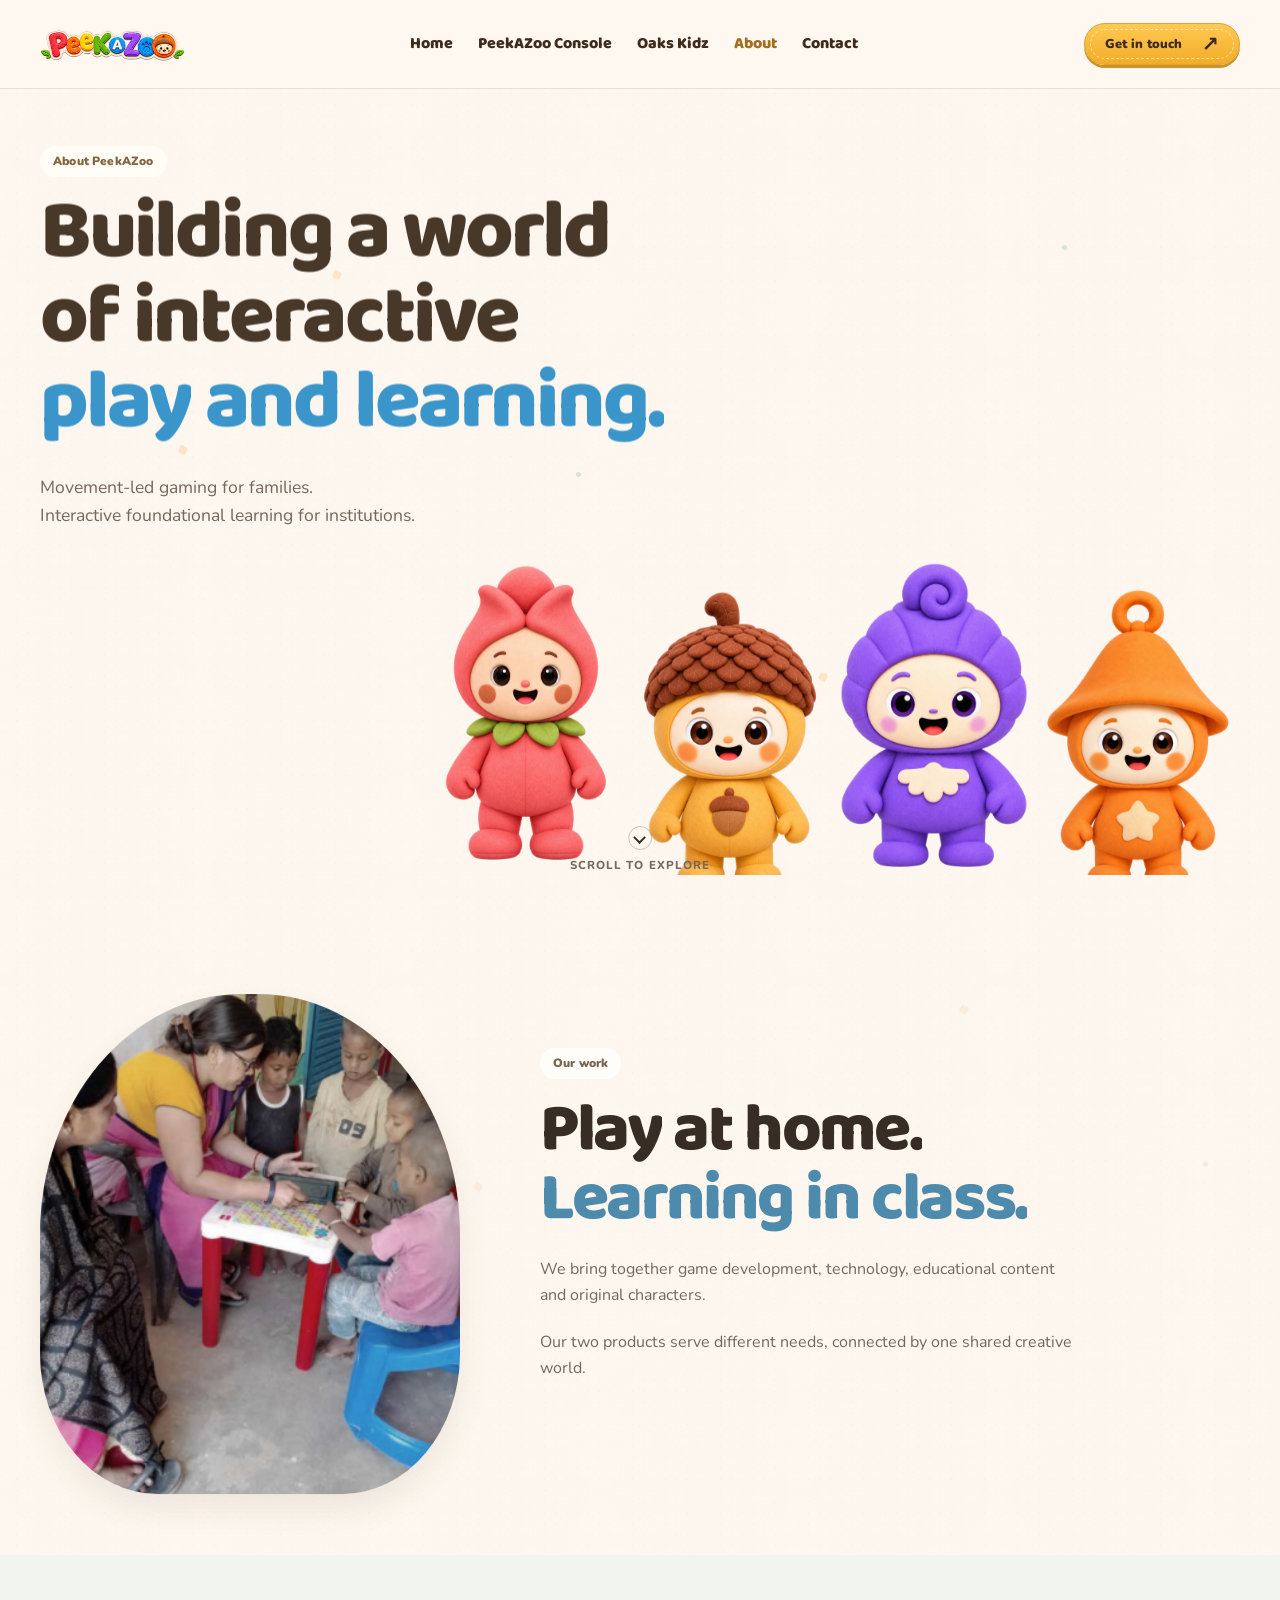
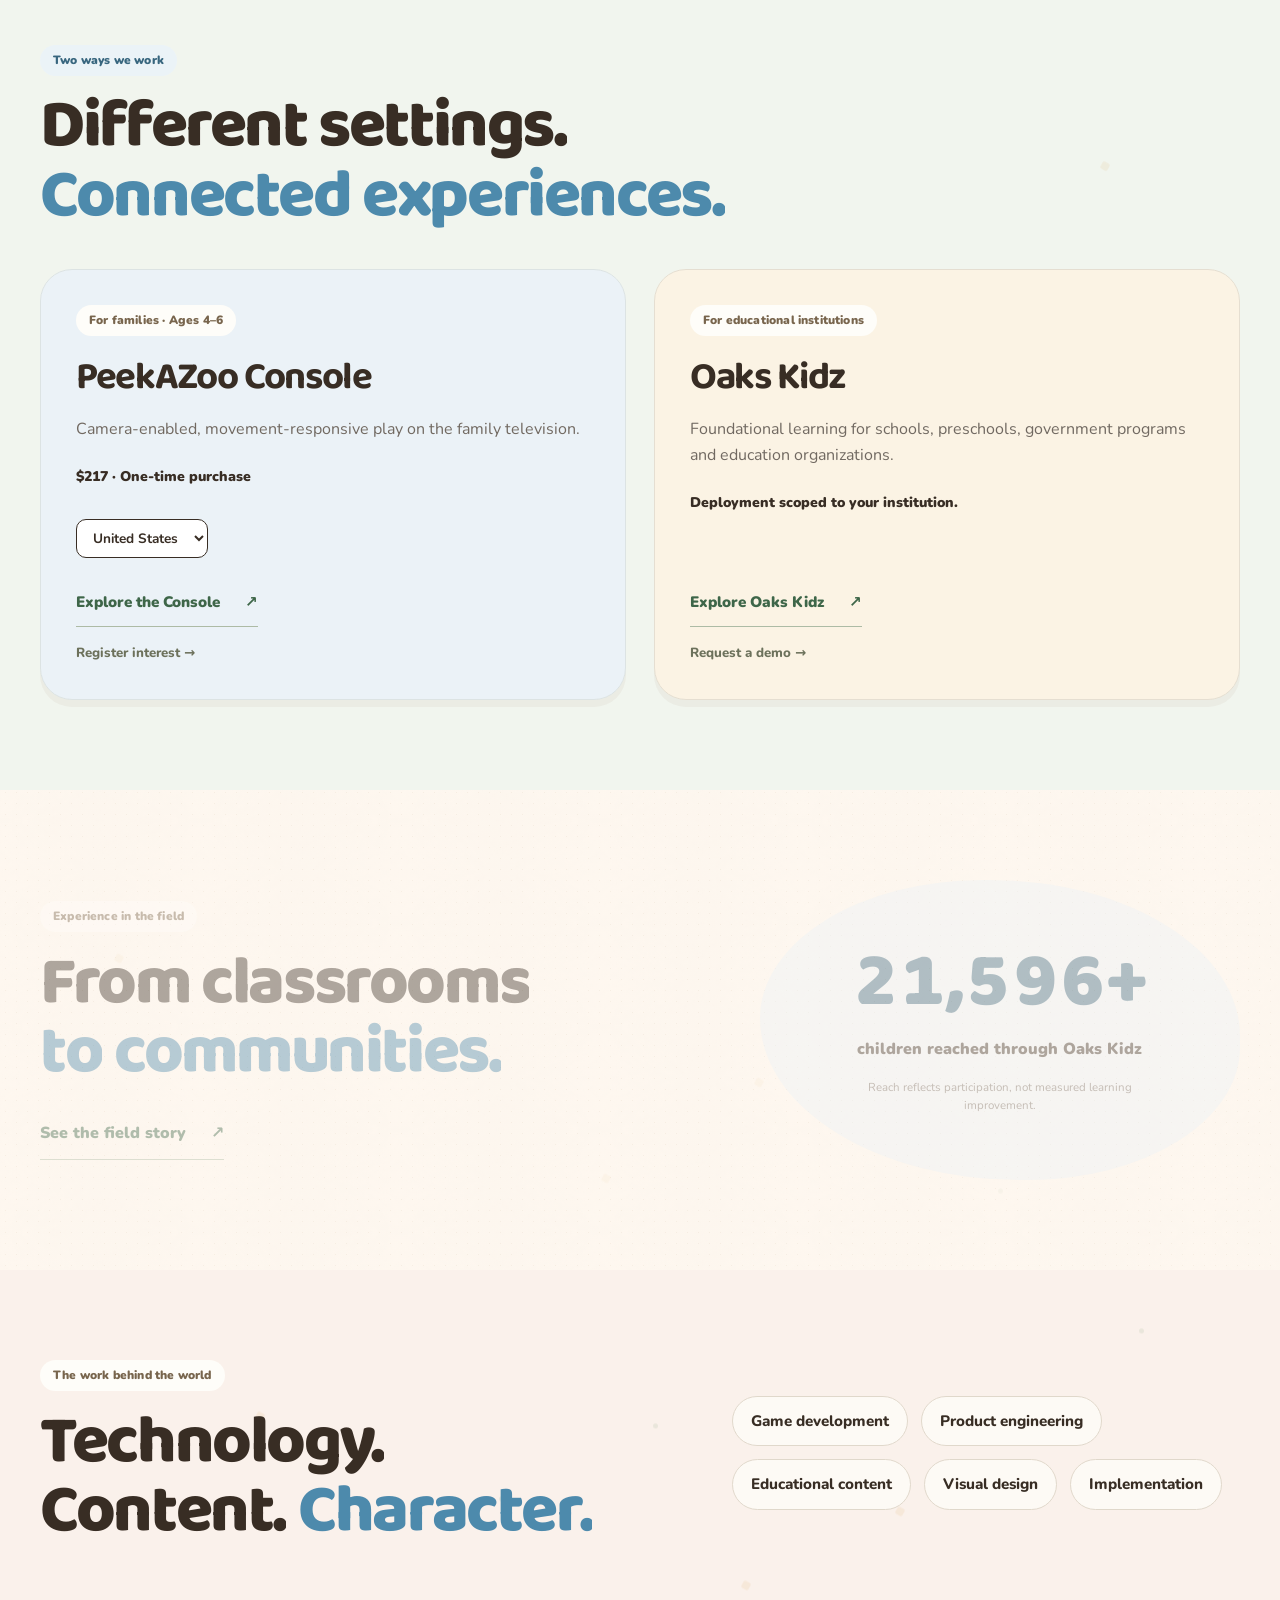
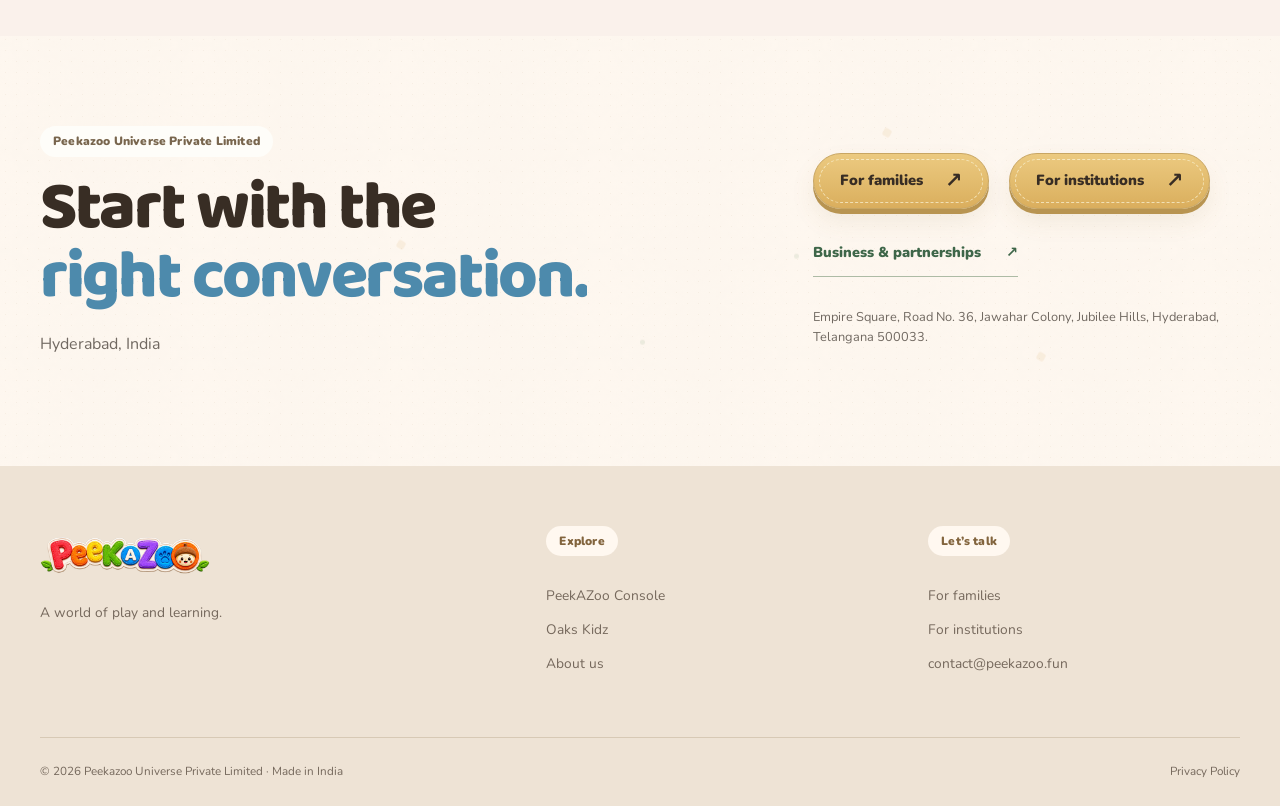
==== commit 0bc795b0: "price changes as per region" ====
--- a/about.html
+++ b/about.html
@@ -2,7 +2,7 @@
 <html lang="en"><head><meta charset="utf-8"><meta name="viewport" content="width=device-width,initial-scale=1"><meta name="theme-color" content="#fff8f0"><title>About PeekAZoo | A shared world of play and learning</title><meta name="description" content="Meet Peekazoo Universe Private Limited and our two products for families and institutions."><meta property="og:title" content="About PeekAZoo | A shared world of play and learning"><meta property="og:description" content="Meet Peekazoo Universe Private Limited and our two products for families and institutions."><meta property="og:type" content="website"><link rel="icon" href="assets/logo.webp" type="image/webp"><link rel="preconnect" href="https://fonts.googleapis.com"><link rel="preconnect" href="https://fonts.gstatic.com" crossorigin><link href="https://fonts.googleapis.com/css2?family=Baloo+2:wght@600;700;800&amp;family=Nunito:wght@400;600;700;800;900&amp;display=swap" rel="stylesheet"><link rel="stylesheet" href="site.css"><link rel="stylesheet" href="brand.css"><link rel="stylesheet" href="immersive.css"><script defer src="site.js"></script><script defer src="vendor/gsap.min.js"></script><script defer src="vendor/ScrollTrigger.min.js"></script><script defer src="vendor/lenis.min.js"></script><script defer src="immersive.js"></script></head><body class="about-page"><a class="skip" href="#main">Skip to content</a><header class="site-header"><div class="nav-shell"><a class="brand" href="index.html" aria-label="PeekAZoo home"><img src="assets/logo.webp" alt="PeekAZoo" class="" decoding="async" width="2170" height="725"></a><nav class="desktop-nav" aria-label="Main navigation"><a href="index.html">Home</a><a href="peekazoo.html">PeekAZoo Console</a><a href="oaks-kidz.html">Oaks Kidz</a><a href="about.html" aria-current="page">About</a><a href="contact.html">Contact</a></nav><div class="nav-end"><a class="button small" href="contact.html">Get in touch<span aria-hidden="true">↗</span></a><button class="menu-toggle" type="button" aria-expanded="false" aria-controls="mobile-menu" aria-label="Open navigation"><span></span><span></span></button></div></div><nav id="mobile-menu" class="mobile-menu" aria-label="Mobile navigation" hidden><a href="index.html">Home</a><a href="peekazoo.html">PeekAZoo Console</a><a href="oaks-kidz.html">Oaks Kidz</a><a href="about.html" aria-current="page">About</a><a href="contact.html">Contact</a></nav></header><main id="main">
 <section data-chapter="Who we are" class="section about-opening" data-spark><div class="container"><span class="eyebrow">About PeekAZoo</span><h1>Building a world<br>of interactive<br><em>play and learning.</em></h1><p>Movement-led gaming for families.<br>Interactive foundational learning for institutions.</p><div class="character-line"><img src="assets/pebi.webp" alt="Pebi" width="1024" height="1536" decoding="async"><img src="assets/nimu.webp" alt="Nimu" width="1024" height="1536" decoding="async"><img src="assets/mimi.webp" alt="Mimi" width="1024" height="1536" decoding="async"><img src="assets/jiku.webp" alt="Jiku" width="1024" height="1536" decoding="async"></div></div></section>
 <section data-chapter="Our work" class="section about-work"><div class="container about-work-layout"><figure data-reveal><img src="assets/jharkhand-2.png" alt="An educator guiding children through a tablet learning activity" width="332" height="400" loading="lazy" decoding="async"></figure><div data-reveal><span class="eyebrow">Our work</span><h2>Play at home.<br><em>Learning in class.</em></h2><p>We bring together game development, technology, educational content and original characters.</p><p>Our two products serve different needs, connected by one shared creative world.</p></div></div></section>
-<section data-chapter="Our products" class="section about-products"><div class="container"><div class="section-heading" data-reveal><span class="eyebrow">Two ways we work</span><h2>Different settings.<br><em>Connected experiences.</em></h2></div><div class="about-product-grid"><article data-reveal><span class="eyebrow">For families · Ages 4–6</span><h3>PeekAZoo Console</h3><p>Camera-enabled, movement-responsive play on the family television.</p><strong>₹14,999 · One-time purchase</strong><a class="text-link" href="peekazoo.html">Explore the Console <span aria-hidden="true">↗</span></a><a class="subtle-link" href="contact.html?type=parent">Register interest →</a></article><article data-reveal><span class="eyebrow">For educational institutions</span><h3>Oaks Kidz</h3><p>Foundational learning for schools, preschools, government programs and education organizations.</p><span class="about-product-note">Deployment scoped to your institution.</span><a class="text-link" href="oaks-kidz.html">Explore Oaks Kidz <span aria-hidden="true">↗</span></a><a class="subtle-link" href="contact.html?type=school">Request a demo →</a></article></div></div></section>
+<section data-chapter="Our products" class="section about-products"><div class="container"><div class="section-heading" data-reveal><span class="eyebrow">Two ways we work</span><h2>Different settings.<br><em>Connected experiences.</em></h2></div><div class="about-product-grid"><article data-reveal><span class="eyebrow">For families · Ages 4–6</span><h3>PeekAZoo Console</h3><p>Camera-enabled, movement-responsive play on the family television.</p><strong><span data-region-price>₹14,999</span> · One-time purchase</strong><a class="text-link" href="peekazoo.html">Explore the Console <span aria-hidden="true">↗</span></a><a class="subtle-link" href="contact.html?type=parent">Register interest →</a></article><article data-reveal><span class="eyebrow">For educational institutions</span><h3>Oaks Kidz</h3><p>Foundational learning for schools, preschools, government programs and education organizations.</p><span class="about-product-note">Deployment scoped to your institution.</span><a class="text-link" href="oaks-kidz.html">Explore Oaks Kidz <span aria-hidden="true">↗</span></a><a class="subtle-link" href="contact.html?type=school">Request a demo →</a></article></div></div></section>
 <section data-chapter="Our reach" class="section about-reach"><div class="container about-reach-layout" data-reveal><div><span class="eyebrow">Experience in the field</span><h2>From classrooms<br><em>to communities.</em></h2><a class="text-link" href="oaks-kidz.html#field">See the field story <span aria-hidden="true">↗</span></a></div><div class="about-reach-stat"><strong>25,000+</strong><span>children reached through Oaks Kidz</span><small>Reach reflects participation, not measured learning improvement.</small></div></div></section>
 <section data-chapter="How we build" class="section about-making"><div class="container about-making-layout" data-reveal><div><span class="eyebrow">The work behind the world</span><h2>Technology.<br>Content. <em>Character.</em></h2></div><div class="making-disciplines"><span>Game development</span><span>Product engineering</span><span>Educational content</span><span>Visual design</span><span>Implementation</span></div></div></section>
 <section data-chapter="Talk to us" class="section company-section"><div class="container hello-layout" data-reveal><div><span class="eyebrow">Peekazoo Universe Private Limited</span><h2>Start with the<br><em>right conversation.</em></h2><p class="company-location">Hyderabad, India</p></div><div class="about-next"><a class="button" href="contact.html?type=parent">For families <span aria-hidden="true">↗</span></a><a class="button" href="contact.html?type=school">For institutions <span aria-hidden="true">↗</span></a><a class="text-link" href="contact.html?type=investor">Business &amp; partnerships <span aria-hidden="true">↗</span></a><p class="fine">Empire Square, Road No. 36, Jawahar Colony, Jubilee Hills, Hyderabad, Telangana 500033.</p></div></div></section>
--- a/brand.css
+++ b/brand.css
@@ -109,6 +109,7 @@
 .about-product-grid{display:grid;grid-template-columns:1fr 1fr;gap:28px}
 .about-product-grid article{display:flex;flex-direction:column;align-items:flex-start;background:#e8f3fa;border:1px solid #d9e4e4;border-radius:32px;padding:35px;box-shadow:0 7px 0 #9b784010}
 .about-product-grid article:nth-child(2){background:#fff3db;border-color:#e9dec8}
+.price-region-select{display:block;max-width:100%;margin:10px 0 20px;padding:8px 12px;border:1px solid currentColor;border-radius:10px;background:#fff;color:var(--ink);font:700 .85rem 'Nunito',sans-serif}
 .about-product-grid h3{font-size:2.4rem;margin:5px 0 20px}
 .about-product-grid p{font-size:1rem;color:var(--muted);margin-bottom:24px}
 .about-product-grid strong,.about-product-note{font-size:.88rem;font-weight:900;margin-bottom:20px}
